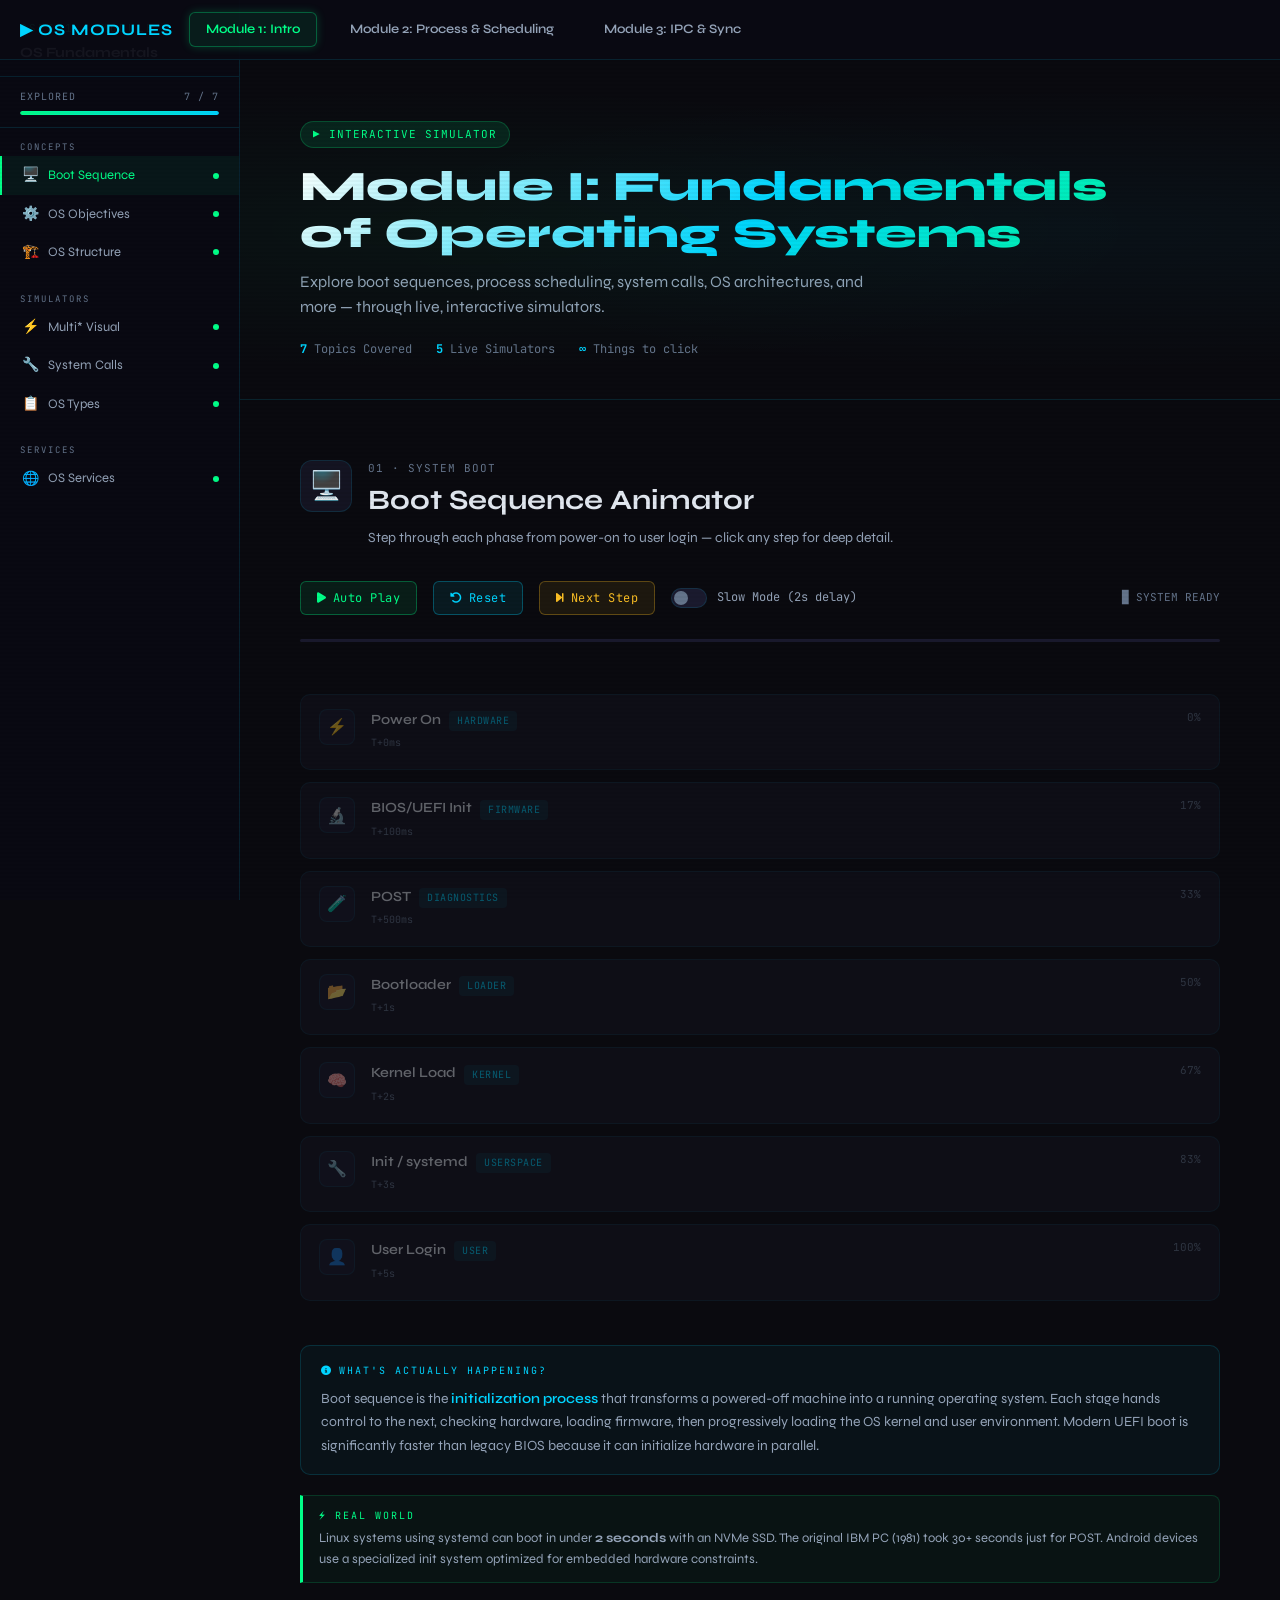
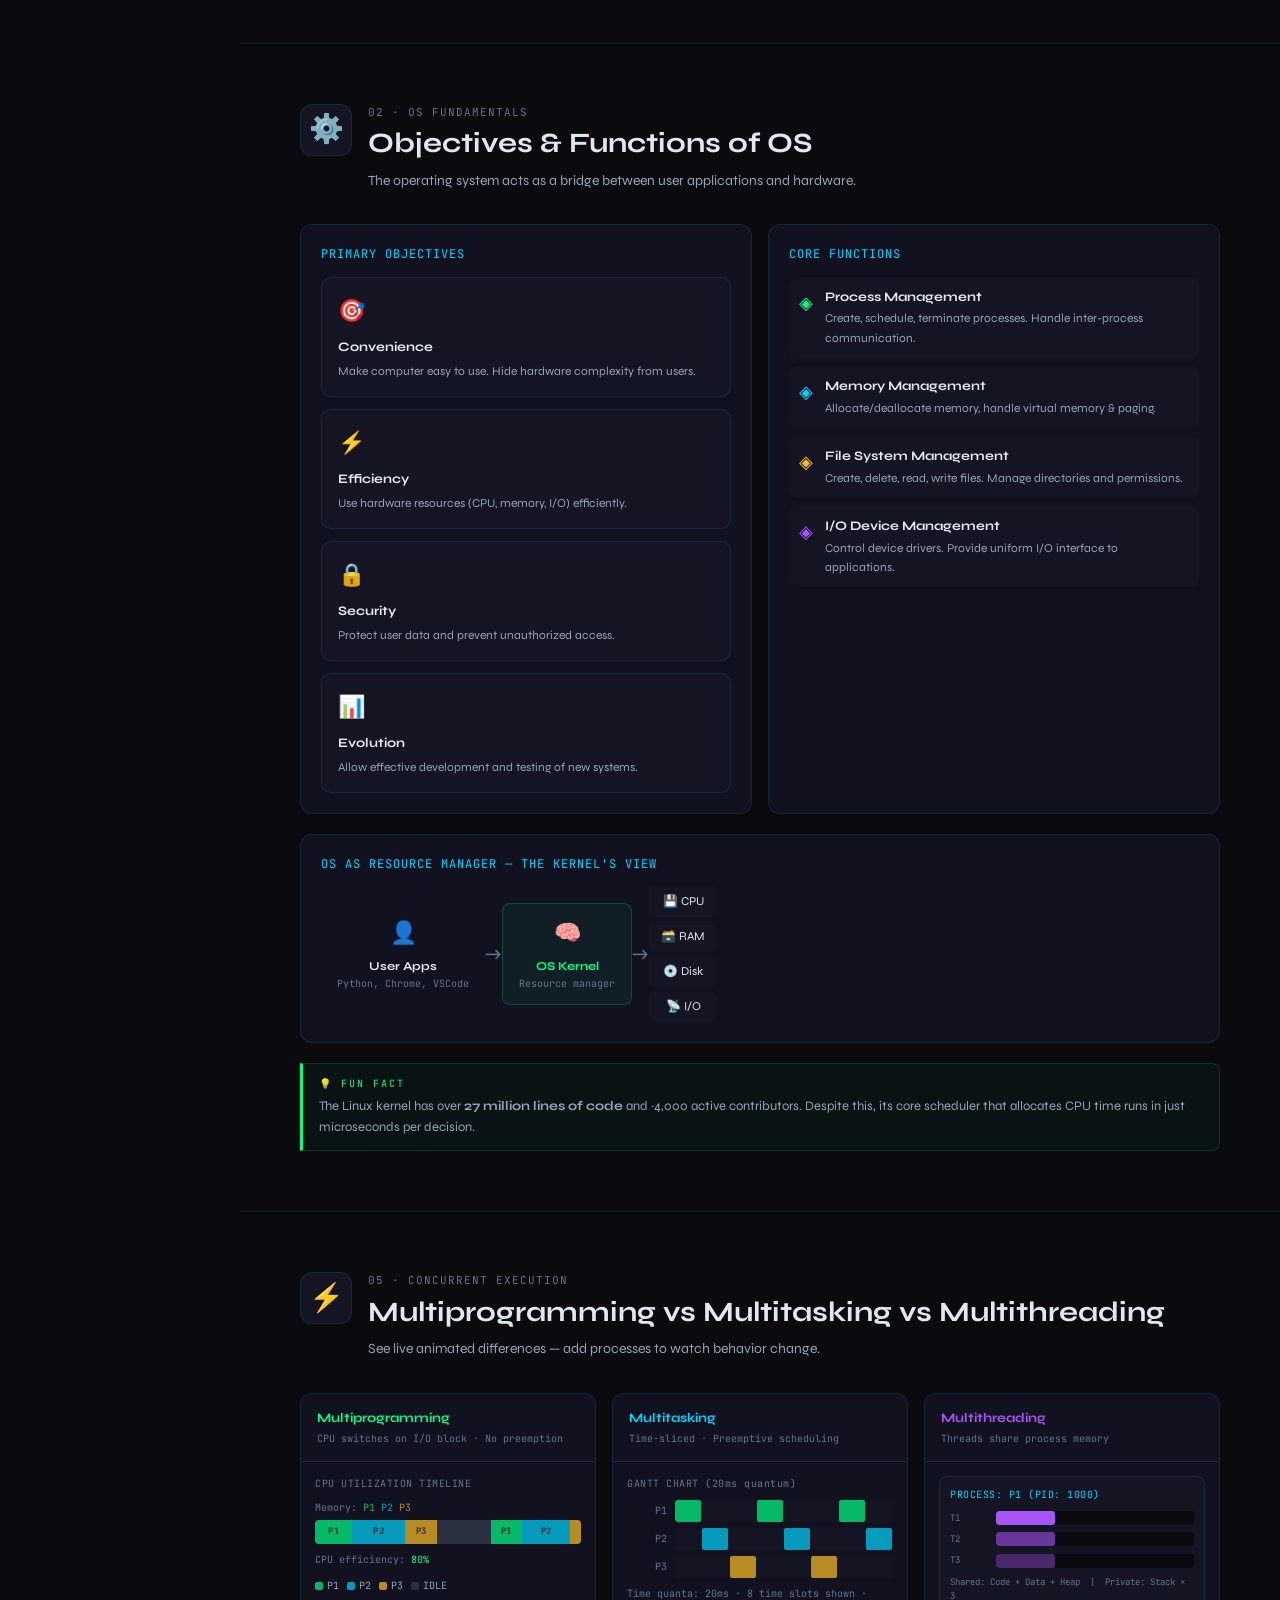
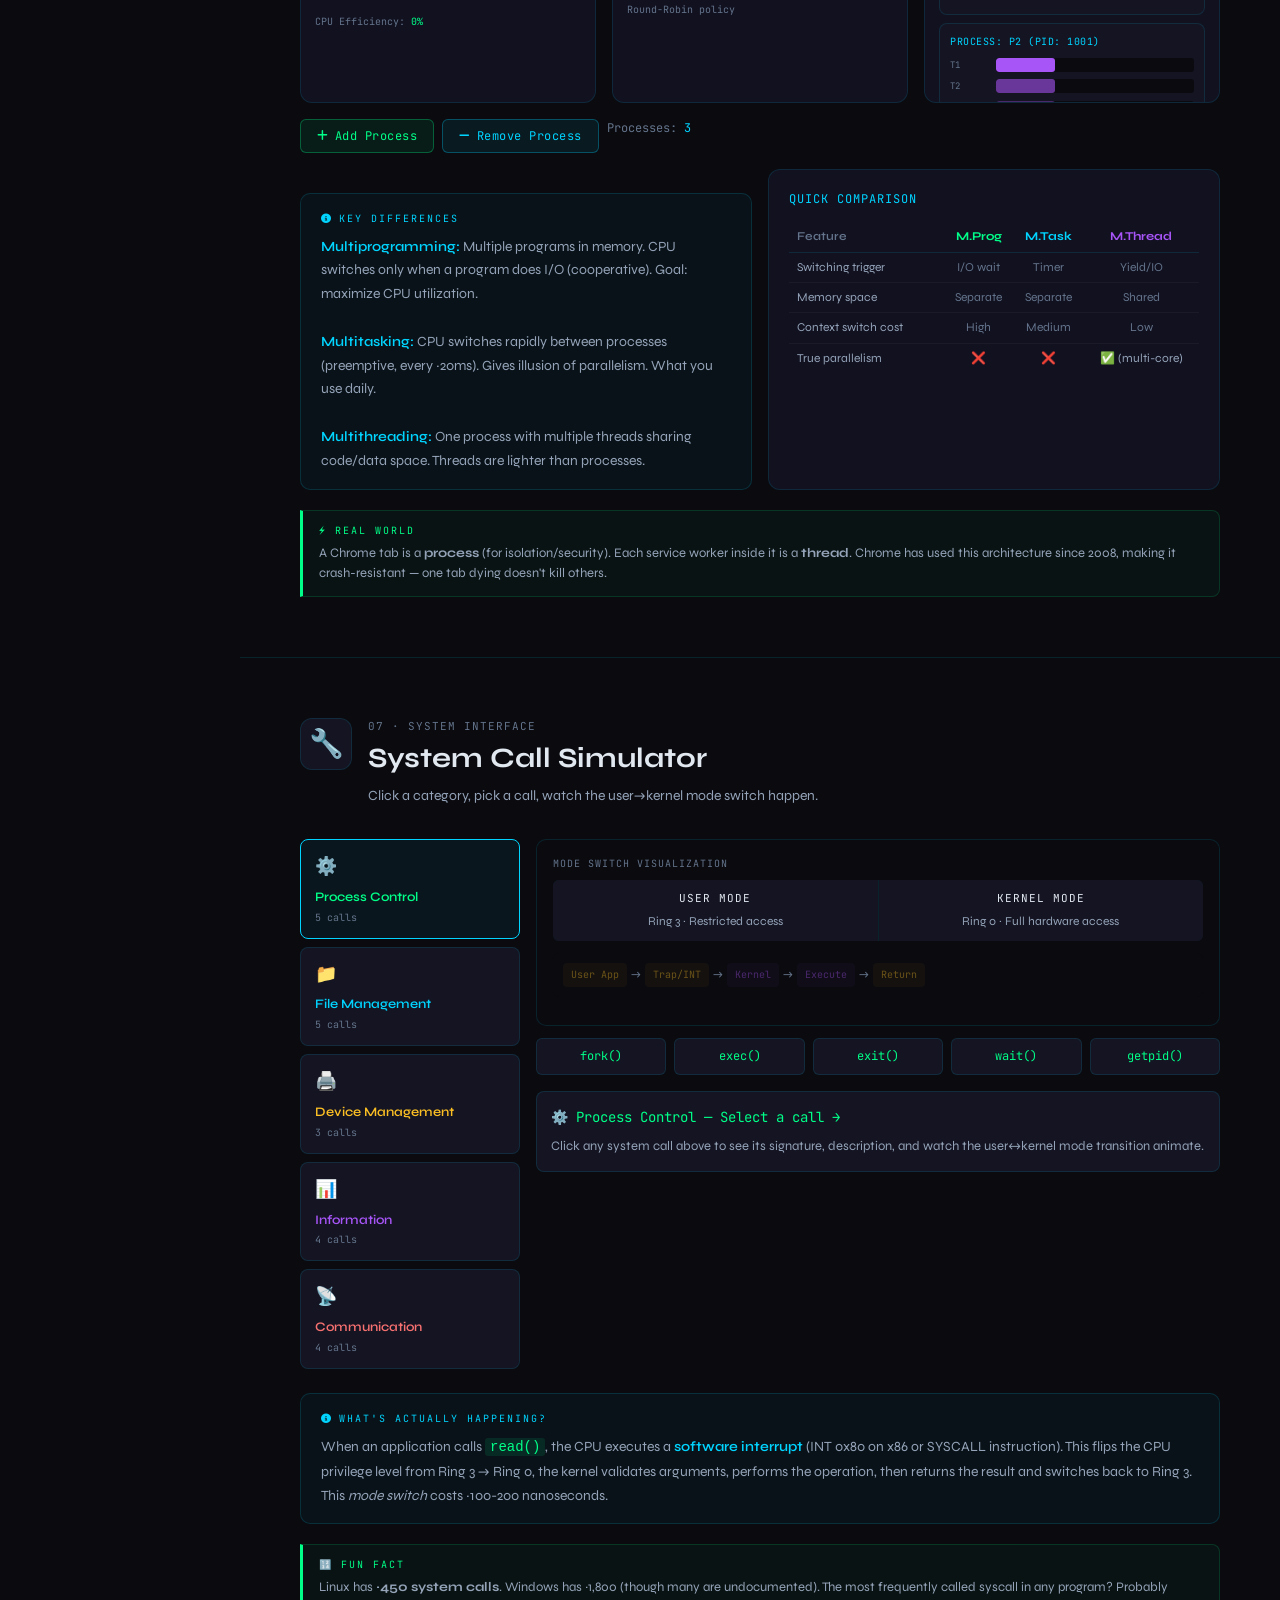
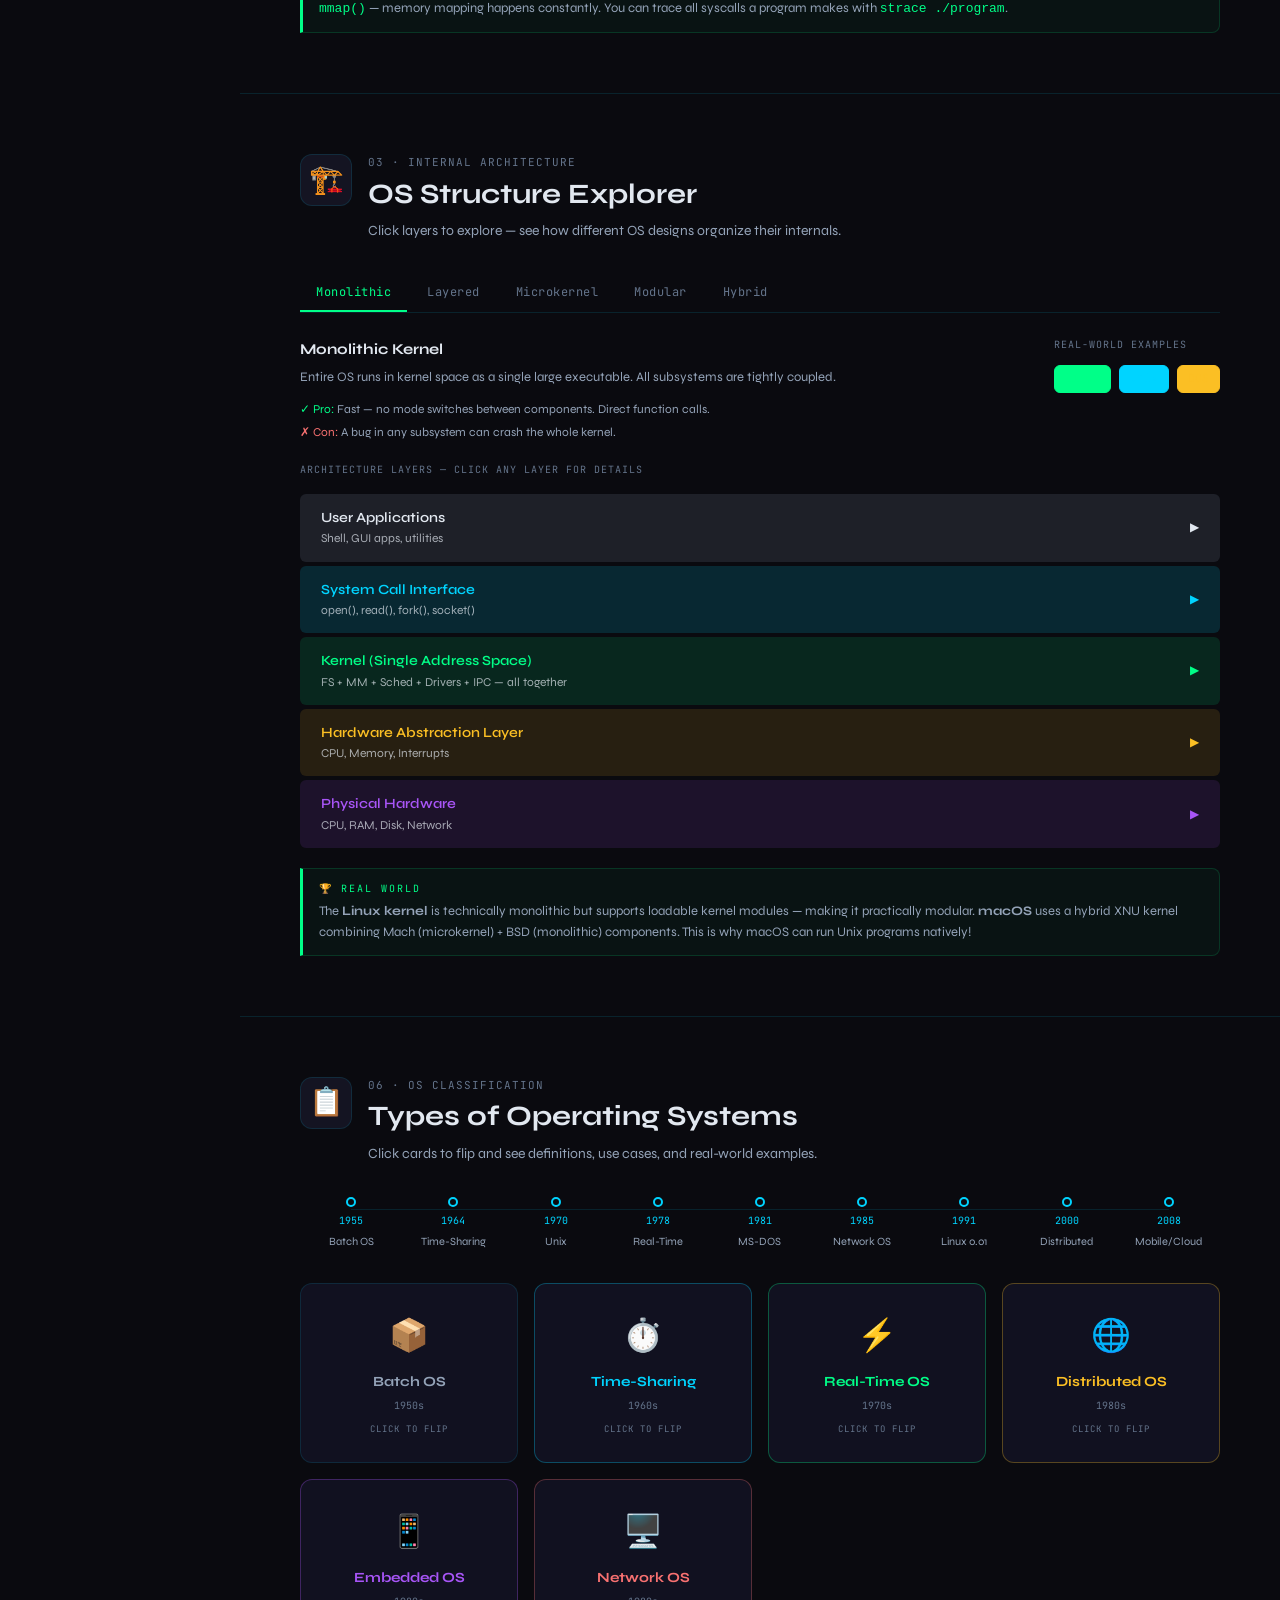
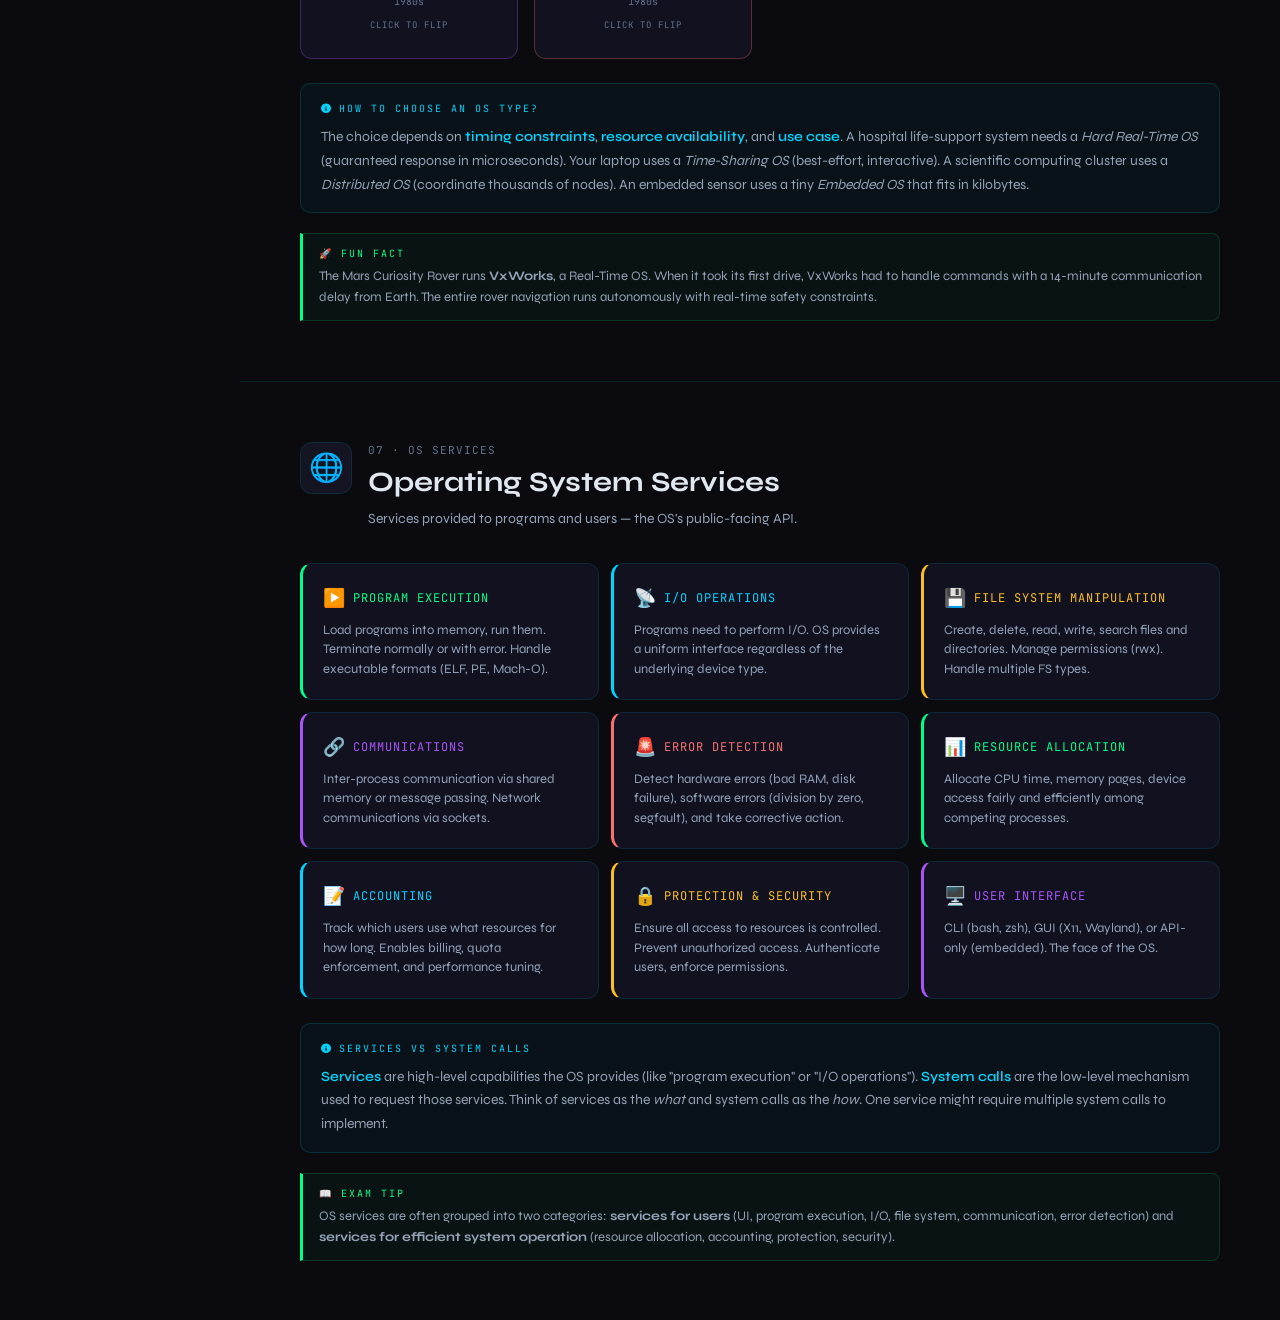
==== osmod1.html @ ba9f3887 "first commit" ====
<!DOCTYPE html>
<html lang="en">
<head>
<meta charset="UTF-8">
<meta name="viewport" content="width=device-width, initial-scale=1.0">
<title>OS Module I — Interactive Simulator</title>
<link rel="preconnect" href="https://fonts.googleapis.com">
<link rel="preconnect" href="https://fonts.gstatic.com" crossorigin>
<link href="https://fonts.googleapis.com/css2?family=JetBrains+Mono:wght@400;500;700&family=Syne:wght@400;600;700;800&display=swap" rel="stylesheet">
<link rel="stylesheet" href="https://cdnjs.cloudflare.com/ajax/libs/font-awesome/6.5.0/css/all.min.css">
<style>
:root {
  --bg: #0a0a0f;
  --bg2: #0f0f18;
  --bg3: #141422;
  --bg4: #1a1a2e;
  --panel: #111120;
  --border: rgba(0,212,255,0.12);
  --border2: rgba(0,255,136,0.15);
  --green: #00ff88;
  --cyan: #00d4ff;
  --purple: #a855f7;
  --amber: #fbbf24;
  --red: #f87171;
  --text: #e2e8f0;
  --text2: #94a3b8;
  --text3: #64748b;
  --mono: 'JetBrains Mono', monospace;
  --sans: 'Syne', sans-serif;
  --glow-green: 0 0 20px rgba(0,255,136,0.3);
  --glow-cyan: 0 0 20px rgba(0,212,255,0.3);
}

*, *::before, *::after { box-sizing: border-box; margin: 0; padding: 0; }

html { scroll-behavior: smooth; }

body {
  background: var(--bg);
  color: var(--text);
  font-family: var(--sans);
  font-size: 16px;
  line-height: 1.6;
  min-height: 100vh;
  overflow-x: hidden;
}

/* Scanline effect */
body::before {
  content: '';
  position: fixed;
  inset: 0;
  background: repeating-linear-gradient(0deg, transparent, transparent 2px, rgba(0,0,0,0.03) 2px, rgba(0,0,0,0.03) 4px);
  pointer-events: none;
  z-index: 1000;
}

/* ── SIDEBAR ── */
#sidebar {
  position: fixed;
  left: 0; top: 0;
  width: 240px;
  height: 100vh;
  background: rgba(10,10,20,0.95);
  border-right: 1px solid var(--border);
  backdrop-filter: blur(10px);
  z-index: 100;
  display: flex;
  flex-direction: column;
  overflow-y: auto;
  transition: transform 0.3s;
}

.sidebar-logo {
  padding: 20px 20px 12px;
  border-bottom: 1px solid var(--border);
}

.sidebar-logo .logo-text {
  font-family: var(--mono);
  font-size: 11px;
  color: var(--green);
  letter-spacing: 2px;
  text-transform: uppercase;
}

.sidebar-logo .logo-title {
  font-size: 14px;
  font-weight: 700;
  color: var(--text);
  margin-top: 4px;
}

.progress-bar-wrap {
  padding: 12px 20px;
  border-bottom: 1px solid var(--border);
}

.progress-label {
  font-family: var(--mono);
  font-size: 10px;
  color: var(--text3);
  letter-spacing: 1px;
  text-transform: uppercase;
  margin-bottom: 6px;
  display: flex;
  justify-content: space-between;
}

.progress-bar-bg {
  height: 4px;
  background: var(--bg4);
  border-radius: 2px;
  overflow: hidden;
}

.progress-bar-fill {
  height: 100%;
  background: linear-gradient(90deg, var(--green), var(--cyan));
  border-radius: 2px;
  transition: width 0.6s ease;
  width: 0%;
}

.nav-section {
  padding: 8px 0;
}

.nav-section-title {
  font-family: var(--mono);
  font-size: 9px;
  color: var(--text3);
  letter-spacing: 2px;
  text-transform: uppercase;
  padding: 4px 20px 2px;
}

.nav-item {
  display: flex;
  align-items: center;
  gap: 10px;
  padding: 8px 20px;
  font-size: 13px;
  color: var(--text2);
  cursor: pointer;
  border-left: 2px solid transparent;
  transition: all 0.2s;
  text-decoration: none;
}

.nav-item:hover {
  color: var(--cyan);
  background: rgba(0,212,255,0.05);
  border-left-color: var(--cyan);
}

.nav-item.active {
  color: var(--green);
  background: rgba(0,255,136,0.06);
  border-left-color: var(--green);
}

.nav-item .nav-icon {
  font-size: 14px;
  width: 16px;
  text-align: center;
}

.nav-item .nav-explored {
  margin-left: auto;
  width: 6px; height: 6px;
  border-radius: 50%;
  background: var(--green);
  display: none;
}

.nav-item.explored .nav-explored { display: block; }

/* ── MAIN ── */
#main {
  margin-left: 240px;
  min-height: 100vh;
}

/* ── HERO ── */
#hero {
  padding: 60px 60px 40px;
  border-bottom: 1px solid var(--border);
  position: relative;
  overflow: hidden;
}

.hero-bg {
  position: absolute;
  inset: 0;
  background: radial-gradient(ellipse at 20% 50%, rgba(0,255,136,0.04) 0%, transparent 60%),
              radial-gradient(ellipse at 80% 50%, rgba(0,212,255,0.04) 0%, transparent 60%);
  pointer-events: none;
}

.hero-badge {
  font-family: var(--mono);
  font-size: 11px;
  color: var(--green);
  background: rgba(0,255,136,0.1);
  border: 1px solid rgba(0,255,136,0.2);
  border-radius: 20px;
  padding: 4px 12px;
  display: inline-block;
  margin-bottom: 16px;
  letter-spacing: 1px;
}

.hero-title {
  font-size: 42px;
  font-weight: 800;
  line-height: 1.1;
  background: linear-gradient(135deg, #fff 0%, var(--cyan) 50%, var(--green) 100%);
  -webkit-background-clip: text;
  -webkit-text-fill-color: transparent;
  background-clip: text;
  margin-bottom: 12px;
}

.hero-sub {
  font-size: 16px;
  color: var(--text2);
  max-width: 600px;
  margin-bottom: 20px;
}

.hero-stats {
  display: flex;
  gap: 24px;
  flex-wrap: wrap;
}

.hero-stat {
  font-family: var(--mono);
  font-size: 12px;
  color: var(--text3);
}

.hero-stat span {
  color: var(--cyan);
  font-weight: 700;
}

/* ── SECTIONS ── */
.section {
  padding: 60px;
  border-bottom: 1px solid var(--border);
  position: relative;
}

.section-header {
  display: flex;
  align-items: flex-start;
  gap: 16px;
  margin-bottom: 32px;
}

.section-icon {
  font-size: 28px;
  width: 52px; height: 52px;
  display: flex;
  align-items: center;
  justify-content: center;
  background: var(--bg3);
  border: 1px solid var(--border);
  border-radius: 12px;
  flex-shrink: 0;
}

.section-title {
  font-size: 28px;
  font-weight: 700;
  color: var(--text);
  margin-bottom: 4px;
}

.section-desc {
  font-size: 14px;
  color: var(--text2);
}

.section-num {
  font-family: var(--mono);
  font-size: 11px;
  color: var(--text3);
  letter-spacing: 1px;
  text-transform: uppercase;
}

/* ── CARDS ── */
.card {
  background: var(--panel);
  border: 1px solid var(--border);
  border-radius: 12px;
  padding: 20px;
}

.card-title {
  font-family: var(--mono);
  font-size: 12px;
  color: var(--cyan);
  letter-spacing: 1px;
  text-transform: uppercase;
  margin-bottom: 12px;
}

/* ── INFO BOX ── */
.info-box {
  background: rgba(0,212,255,0.04);
  border: 1px solid rgba(0,212,255,0.15);
  border-radius: 10px;
  padding: 16px 20px;
  margin-top: 24px;
  font-size: 14px;
  color: var(--text2);
  line-height: 1.7;
}

.info-box strong {
  color: var(--cyan);
  font-weight: 600;
}

.info-box-title {
  font-family: var(--mono);
  font-size: 10px;
  color: var(--cyan);
  letter-spacing: 2px;
  text-transform: uppercase;
  margin-bottom: 8px;
  display: flex;
  align-items: center;
  gap: 6px;
}

/* ── FUN FACT ── */
.fun-fact {
  background: rgba(0,255,136,0.04);
  border: 1px solid rgba(0,255,136,0.15);
  border-left: 3px solid var(--green);
  border-radius: 0 8px 8px 0;
  padding: 12px 16px;
  margin-top: 20px;
  font-size: 13px;
  color: var(--text2);
}

.fun-fact-label {
  font-family: var(--mono);
  font-size: 10px;
  color: var(--green);
  letter-spacing: 2px;
  text-transform: uppercase;
  margin-bottom: 4px;
}

/* ── BTN ── */
.btn {
  font-family: var(--mono);
  font-size: 12px;
  padding: 8px 16px;
  border-radius: 6px;
  border: 1px solid;
  cursor: pointer;
  transition: all 0.2s;
  letter-spacing: 0.5px;
}

.btn-green {
  color: var(--green);
  border-color: rgba(0,255,136,0.3);
  background: rgba(0,255,136,0.08);
}
.btn-green:hover {
  background: rgba(0,255,136,0.15);
  box-shadow: var(--glow-green);
}

.btn-cyan {
  color: var(--cyan);
  border-color: rgba(0,212,255,0.3);
  background: rgba(0,212,255,0.08);
}
.btn-cyan:hover {
  background: rgba(0,212,255,0.15);
  box-shadow: var(--glow-cyan);
}

.btn-amber {
  color: var(--amber);
  border-color: rgba(251,191,36,0.3);
  background: rgba(251,191,36,0.08);
}
.btn-amber:hover { background: rgba(251,191,36,0.15); }

/* ── TAG ── */
.tag {
  font-family: var(--mono);
  font-size: 10px;
  padding: 2px 8px;
  border-radius: 4px;
  letter-spacing: 0.5px;
}
.tag-green { color: var(--green); background: rgba(0,255,136,0.1); }
.tag-cyan  { color: var(--cyan); background: rgba(0,212,255,0.1); }
.tag-amber { color: var(--amber); background: rgba(251,191,36,0.1); }
.tag-red   { color: var(--red); background: rgba(248,113,113,0.1); }
.tag-purple{ color: var(--purple); background: rgba(168,85,247,0.1); }

/* ── TOGGLE ── */
.toggle-wrap {
  display: flex;
  align-items: center;
  gap: 10px;
  font-family: var(--mono);
  font-size: 12px;
  color: var(--text2);
  cursor: pointer;
  user-select: none;
}

.toggle {
  width: 36px; height: 20px;
  background: var(--bg4);
  border: 1px solid var(--border);
  border-radius: 10px;
  position: relative;
  transition: background 0.2s;
}

.toggle::after {
  content: '';
  position: absolute;
  left: 2px; top: 2px;
  width: 14px; height: 14px;
  border-radius: 50%;
  background: var(--text3);
  transition: all 0.2s;
}

.toggle.on {
  background: rgba(0,255,136,0.2);
  border-color: var(--green);
}
.toggle.on::after {
  left: 18px;
  background: var(--green);
}

/* ── GRID ── */
.grid-2 { display: grid; grid-template-columns: 1fr 1fr; gap: 16px; }
.grid-3 { display: grid; grid-template-columns: 1fr 1fr 1fr; gap: 16px; }

/* ── TABS ── */
.tabs {
  display: flex;
  gap: 4px;
  border-bottom: 1px solid var(--border);
  margin-bottom: 24px;
  overflow-x: auto;
}

.tab {
  font-family: var(--mono);
  font-size: 12px;
  padding: 8px 16px;
  border-bottom: 2px solid transparent;
  color: var(--text3);
  cursor: pointer;
  transition: all 0.2s;
  white-space: nowrap;
  letter-spacing: 0.5px;
}

.tab:hover { color: var(--text2); }
.tab.active { color: var(--green); border-bottom-color: var(--green); }

/* ─────────────────────────────────────────
   1. BOOT SEQUENCE
───────────────────────────────────────── */
#boot-timeline {
  position: relative;
  padding: 20px 0;
}

.boot-progress-bar {
  height: 3px;
  background: var(--bg4);
  border-radius: 2px;
  margin-bottom: 32px;
  overflow: hidden;
}

.boot-progress-fill {
  height: 100%;
  background: linear-gradient(90deg, var(--green), var(--cyan));
  border-radius: 2px;
  width: 0%;
  transition: width 0.5s ease;
}

.boot-steps {
  display: flex;
  flex-direction: column;
  gap: 12px;
}

.boot-step {
  display: flex;
  align-items: flex-start;
  gap: 16px;
  padding: 14px 18px;
  background: var(--bg3);
  border: 1px solid var(--border);
  border-radius: 10px;
  cursor: pointer;
  transition: all 0.3s;
  opacity: 0.4;
}

.boot-step:hover { border-color: rgba(0,212,255,0.3); opacity: 0.7; }
.boot-step.active {
  opacity: 1;
  border-color: var(--cyan);
  background: rgba(0,212,255,0.06);
  box-shadow: var(--glow-cyan);
}
.boot-step.done {
  opacity: 0.8;
  border-color: rgba(0,255,136,0.25);
}

.boot-step-icon {
  width: 36px; height: 36px;
  border-radius: 8px;
  background: var(--bg4);
  border: 1px solid var(--border);
  display: flex;
  align-items: center;
  justify-content: center;
  font-size: 16px;
  flex-shrink: 0;
  transition: all 0.3s;
}

.boot-step.active .boot-step-icon {
  background: rgba(0,212,255,0.15);
  border-color: var(--cyan);
}

.boot-step.done .boot-step-icon {
  background: rgba(0,255,136,0.1);
  border-color: var(--green);
}

.boot-step-name {
  font-weight: 600;
  font-size: 14px;
  color: var(--text);
  margin-bottom: 2px;
}

.boot-step-time {
  font-family: var(--mono);
  font-size: 10px;
  color: var(--text3);
  margin-bottom: 4px;
}

.boot-step-desc {
  font-size: 13px;
  color: var(--text2);
  line-height: 1.5;
  display: none;
}

.boot-step.active .boot-step-desc,
.boot-step.done .boot-step-desc { display: block; }

.boot-step-detail {
  margin-top: 8px;
  font-family: var(--mono);
  font-size: 11px;
  color: var(--green);
  background: var(--bg);
  border: 1px solid rgba(0,255,136,0.1);
  border-radius: 6px;
  padding: 8px 12px;
  line-height: 1.8;
  display: none;
}

.boot-step.active .boot-step-detail { display: block; }

.boot-controls {
  display: flex;
  align-items: center;
  gap: 16px;
  margin-bottom: 24px;
  flex-wrap: wrap;
}

.boot-status {
  font-family: var(--mono);
  font-size: 11px;
  color: var(--text3);
  margin-left: auto;
}

.boot-status .blink {
  animation: blink 1s step-end infinite;
}

@keyframes blink {
  0%,100%{opacity:1} 50%{opacity:0}
}

/* ─────────────────────────────────────────
   2. MULTI PANELS
───────────────────────────────────────── */
.multi-grid {
  display: grid;
  grid-template-columns: 1fr 1fr 1fr;
  gap: 16px;
}

.multi-panel {
  background: var(--panel);
  border: 1px solid var(--border);
  border-radius: 12px;
  overflow: hidden;
}

.multi-panel-header {
  padding: 14px 16px;
  border-bottom: 1px solid var(--border);
}

.multi-panel-title {
  font-size: 13px;
  font-weight: 700;
  margin-bottom: 2px;
}

.multi-panel-sub {
  font-family: var(--mono);
  font-size: 10px;
  color: var(--text3);
}

.multi-panel-body {
  padding: 14px;
  height: 240px;
  position: relative;
  overflow: hidden;
}

/* Multiprogramming */
.mp-cpu-bar {
  height: 24px;
  background: var(--bg3);
  border-radius: 4px;
  margin-bottom: 8px;
  overflow: hidden;
  position: relative;
  display: flex;
}

.mp-seg {
  height: 100%;
  display: flex;
  align-items: center;
  justify-content: center;
  font-family: var(--mono);
  font-size: 9px;
  font-weight: 700;
  letter-spacing: 0.5px;
  transition: width 0.3s;
}

.mp-legend {
  display: flex;
  gap: 8px;
  flex-wrap: wrap;
  margin-top: 10px;
}

.mp-legend-item {
  display: flex;
  align-items: center;
  gap: 4px;
  font-family: var(--mono);
  font-size: 10px;
  color: var(--text2);
}

.mp-legend-dot {
  width: 8px; height: 8px;
  border-radius: 2px;
}

/* Gantt chart for multitasking */
.gantt-row {
  display: flex;
  align-items: center;
  gap: 8px;
  margin-bottom: 6px;
  height: 22px;
}

.gantt-label {
  font-family: var(--mono);
  font-size: 10px;
  color: var(--text3);
  width: 40px;
  flex-shrink: 0;
  text-align: right;
}

.gantt-track {
  flex: 1;
  height: 100%;
  background: var(--bg3);
  border-radius: 3px;
  position: relative;
  overflow: hidden;
}

.gantt-block {
  position: absolute;
  height: 100%;
  border-radius: 2px;
  transition: all 0.3s;
}

/* Multithreading */
.thread-process {
  background: var(--bg3);
  border: 1px solid var(--border);
  border-radius: 8px;
  padding: 10px;
  margin-bottom: 8px;
}

.thread-process-label {
  font-family: var(--mono);
  font-size: 10px;
  color: var(--cyan);
  margin-bottom: 8px;
  letter-spacing: 0.5px;
}

.thread-lanes {
  display: flex;
  flex-direction: column;
  gap: 4px;
}

.thread-lane {
  height: 14px;
  background: var(--bg);
  border-radius: 3px;
  overflow: hidden;
  position: relative;
}

.thread-pulse {
  position: absolute;
  height: 100%;
  border-radius: 3px;
  width: 30%;
  animation: threadPulse 2s ease-in-out infinite;
}

@keyframes threadPulse {
  0%   { left: -30%; opacity: 0; }
  20%  { opacity: 1; }
  80%  { opacity: 1; }
  100% { left: 100%; opacity: 0; }
}

.multi-controls {
  display: flex;
  gap: 8px;
  margin-top: 16px;
  flex-wrap: wrap;
}

/* ─────────────────────────────────────────
   3. SYSTEM CALL SIMULATOR
───────────────────────────────────────── */
.syscall-layout {
  display: grid;
  grid-template-columns: 220px 1fr;
  gap: 16px;
}

.syscall-cats {
  display: flex;
  flex-direction: column;
  gap: 8px;
}

.syscall-cat {
  padding: 12px 14px;
  background: var(--bg3);
  border: 1px solid var(--border);
  border-radius: 8px;
  cursor: pointer;
  transition: all 0.2s;
}

.syscall-cat:hover {
  border-color: rgba(0,212,255,0.3);
}

.syscall-cat.active {
  border-color: var(--cyan);
  background: rgba(0,212,255,0.06);
}

.syscall-cat-name {
  font-size: 13px;
  font-weight: 600;
  margin-bottom: 2px;
}

.syscall-cat-icon {
  font-size: 18px;
  margin-bottom: 6px;
}

.syscall-cat-count {
  font-family: var(--mono);
  font-size: 10px;
  color: var(--text3);
}

.syscall-main {}

.syscall-calls-grid {
  display: grid;
  grid-template-columns: repeat(auto-fill, minmax(120px, 1fr));
  gap: 8px;
  margin-bottom: 16px;
}

.syscall-chip {
  padding: 8px 12px;
  background: var(--bg3);
  border: 1px solid var(--border);
  border-radius: 6px;
  font-family: var(--mono);
  font-size: 12px;
  color: var(--green);
  cursor: pointer;
  transition: all 0.2s;
  text-align: center;
}

.syscall-chip:hover {
  background: rgba(0,255,136,0.08);
  border-color: rgba(0,255,136,0.3);
  box-shadow: var(--glow-green);
}

.syscall-chip.active {
  background: rgba(0,255,136,0.12);
  border-color: var(--green);
}

/* Mode switch animation */
.mode-switch {
  background: var(--bg);
  border: 1px solid var(--border);
  border-radius: 10px;
  padding: 16px;
  position: relative;
  overflow: hidden;
}

.mode-layers {
  display: grid;
  grid-template-columns: 1fr 1fr;
  gap: 1px;
  background: var(--border);
  border-radius: 6px;
  overflow: hidden;
  margin-bottom: 12px;
}

.mode-layer {
  padding: 10px 14px;
  text-align: center;
  transition: all 0.4s;
}

.mode-layer-user {
  background: var(--bg3);
}

.mode-layer-kernel {
  background: var(--bg3);
}

.mode-layer.highlighted-user {
  background: rgba(251,191,36,0.15);
}

.mode-layer.highlighted-kernel {
  background: rgba(168,85,247,0.15);
}

.mode-label {
  font-family: var(--mono);
  font-size: 11px;
  letter-spacing: 1px;
  text-transform: uppercase;
  margin-bottom: 4px;
}

.mode-user .mode-label { color: var(--amber); }
.mode-kernel .mode-label { color: var(--purple); }

.mode-desc {
  font-size: 12px;
  color: var(--text2);
}

.syscall-flow {
  display: flex;
  align-items: center;
  gap: 4px;
  flex-wrap: wrap;
  margin: 12px 0;
  padding: 10px;
  background: var(--bg);
  border-radius: 6px;
}

.flow-step {
  font-family: var(--mono);
  font-size: 10px;
  padding: 4px 8px;
  border-radius: 4px;
  opacity: 0.4;
  transition: opacity 0.3s, background 0.3s;
  white-space: nowrap;
}

.flow-step.lit { opacity: 1; }
.flow-step.user-step { color: var(--amber); background: rgba(251,191,36,0.1); }
.flow-step.kernel-step { color: var(--purple); background: rgba(168,85,247,0.1); }
.flow-arrow { color: var(--text3); font-size: 12px; }

.syscall-desc-box {
  background: var(--bg3);
  border: 1px solid var(--border);
  border-radius: 8px;
  padding: 14px;
}

.syscall-desc-name {
  font-family: var(--mono);
  font-size: 14px;
  color: var(--green);
  margin-bottom: 4px;
}

.syscall-desc-sig {
  font-family: var(--mono);
  font-size: 11px;
  color: var(--text3);
  margin-bottom: 8px;
}

.syscall-desc-text {
  font-size: 13px;
  color: var(--text2);
  line-height: 1.6;
}

/* ─────────────────────────────────────────
   4. OS STRUCTURE EXPLORER
───────────────────────────────────────── */
.structure-tab-content {
  display: none;
}
.structure-tab-content.active { display: block; }

.layer-diagram {
  display: flex;
  flex-direction: column;
  gap: 4px;
  margin: 16px 0;
}

.layer-item {
  padding: 12px 20px;
  border-radius: 6px;
  cursor: pointer;
  transition: all 0.2s;
  display: flex;
  align-items: center;
  justify-content: space-between;
  border: 1px solid transparent;
}

.layer-item:hover {
  filter: brightness(1.2);
  border-color: rgba(255,255,255,0.1);
}

.layer-item.selected {
  border-color: rgba(255,255,255,0.2);
  filter: brightness(1.3);
}

.layer-name {
  font-weight: 600;
  font-size: 14px;
}

.layer-sub {
  font-size: 12px;
  opacity: 0.7;
}

.layer-tooltip {
  margin-top: 12px;
  padding: 12px 16px;
  background: var(--bg);
  border: 1px solid var(--border);
  border-radius: 8px;
  font-size: 13px;
  color: var(--text2);
  line-height: 1.6;
  display: none;
}

.layer-tooltip.show { display: block; }

.os-example-chips {
  display: flex;
  gap: 8px;
  flex-wrap: wrap;
  margin-top: 12px;
}

.os-chip {
  font-family: var(--mono);
  font-size: 11px;
  padding: 4px 10px;
  border-radius: 6px;
  border: 1px solid;
}

/* ─────────────────────────────────────────
   5. OS TYPES
───────────────────────────────────────── */
.os-types-grid {
  display: grid;
  grid-template-columns: repeat(auto-fill, minmax(200px, 1fr));
  gap: 16px;
}

.os-type-card {
  perspective: 1000px;
  height: 180px;
  cursor: pointer;
}

.os-type-inner {
  width: 100%; height: 100%;
  position: relative;
  transform-style: preserve-3d;
  transition: transform 0.6s cubic-bezier(0.4, 0, 0.2, 1);
}

.os-type-card.flipped .os-type-inner {
  transform: rotateY(180deg);
}

.os-type-front, .os-type-back {
  position: absolute;
  inset: 0;
  border-radius: 12px;
  padding: 20px;
  backface-visibility: hidden;
  border: 1px solid var(--border);
}

.os-type-front {
  background: var(--panel);
  display: flex;
  flex-direction: column;
  align-items: center;
  justify-content: center;
  text-align: center;
}

.os-type-back {
  background: var(--bg3);
  transform: rotateY(180deg);
}

.os-type-emoji { font-size: 32px; margin-bottom: 10px; }

.os-type-name {
  font-size: 14px;
  font-weight: 700;
  margin-bottom: 4px;
}

.os-type-year {
  font-family: var(--mono);
  font-size: 10px;
  color: var(--text3);
}

.os-type-flip-hint {
  font-family: var(--mono);
  font-size: 9px;
  color: var(--text3);
  margin-top: 8px;
  letter-spacing: 1px;
}

.os-type-back-title {
  font-size: 12px;
  font-weight: 700;
  margin-bottom: 8px;
}

.os-type-back-def {
  font-size: 12px;
  color: var(--text2);
  line-height: 1.5;
  margin-bottom: 8px;
}

.os-type-back-eg {
  font-family: var(--mono);
  font-size: 10px;
  color: var(--text3);
}

/* Timeline */
.timeline {
  display: flex;
  align-items: flex-start;
  gap: 0;
  margin: 24px 0;
  overflow-x: auto;
  padding-bottom: 8px;
}

.timeline-item {
  flex: 1;
  min-width: 100px;
  text-align: center;
  position: relative;
}

.timeline-item::after {
  content: '';
  position: absolute;
  top: 12px;
  left: 50%;
  right: -50%;
  height: 1px;
  background: var(--border);
}
.timeline-item:last-child::after { display: none; }

.timeline-dot {
  width: 10px; height: 10px;
  border-radius: 50%;
  border: 2px solid var(--cyan);
  background: var(--bg);
  margin: 0 auto 6px;
  position: relative;
  z-index: 1;
}

.timeline-year {
  font-family: var(--mono);
  font-size: 10px;
  color: var(--cyan);
  margin-bottom: 4px;
}

.timeline-label {
  font-size: 11px;
  color: var(--text2);
}

/* ─────────────────────────────────────────
   OS OBJECTIVES SECTION
───────────────────────────────────────── */
.objectives-grid {
  display: grid;
  grid-template-columns: repeat(auto-fill, minmax(220px, 1fr));
  gap: 12px;
}

.objective-card {
  padding: 16px;
  background: var(--bg3);
  border: 1px solid var(--border);
  border-radius: 10px;
  transition: all 0.2s;
}

.objective-card:hover {
  border-color: rgba(0,212,255,0.25);
  background: rgba(0,212,255,0.03);
}

.objective-icon { font-size: 22px; margin-bottom: 8px; }

.objective-title {
  font-size: 13px;
  font-weight: 700;
  margin-bottom: 4px;
}

.objective-desc {
  font-size: 12px;
  color: var(--text2);
  line-height: 1.5;
}

/* ── MOBILE ── */
#menu-toggle {
  display: none;
  position: fixed;
  top: 16px; right: 16px;
  z-index: 200;
  background: var(--bg3);
  border: 1px solid var(--border);
  border-radius: 8px;
  width: 40px; height: 40px;
  cursor: pointer;
  align-items: center;
  justify-content: center;
  font-size: 18px;
  color: var(--text);
}

@media (max-width: 900px) {
  #sidebar {
    transform: translateX(-100%);
  }
  #sidebar.open {
    transform: translateX(0);
  }
  #main {
    margin-left: 0;
  }
  #menu-toggle {
    display: flex;
  }
  .section {
    padding: 40px 20px;
  }
  #hero {
    padding: 60px 20px 30px;
  }
  .hero-title {
    font-size: 28px;
  }
  .multi-grid {
    grid-template-columns: 1fr;
  }
  .syscall-layout {
    grid-template-columns: 1fr;
  }
  .grid-2, .grid-3 {
    grid-template-columns: 1fr;
  }
}

/* ── SCROLLBAR ── */
::-webkit-scrollbar { width: 6px; height: 6px; }
::-webkit-scrollbar-track { background: var(--bg); }
::-webkit-scrollbar-thumb { background: var(--bg4); border-radius: 3px; }
::-webkit-scrollbar-thumb:hover { background: var(--border); }

/* ── TOOLTIP ── */
.tooltip-trigger { position: relative; cursor: help; }
.tooltip-bubble {
  position: absolute;
  bottom: calc(100% + 8px);
  left: 50%;
  transform: translateX(-50%);
  background: var(--bg3);
  border: 1px solid var(--border);
  border-radius: 6px;
  padding: 8px 12px;
  font-size: 12px;
  color: var(--text2);
  white-space: nowrap;
  pointer-events: none;
  opacity: 0;
  transition: opacity 0.2s;
  z-index: 50;
}
.tooltip-trigger:hover .tooltip-bubble { opacity: 1; }

/* animation helpers */
@keyframes fadeIn { from{opacity:0;transform:translateY(4px)} to{opacity:1;transform:translateY(0)} }
.fade-in { animation: fadeIn 0.3s ease forwards; }

@keyframes pulse-green {
  0%,100% { box-shadow: 0 0 0 0 rgba(0,255,136,0); }
  50% { box-shadow: 0 0 0 6px rgba(0,255,136,0.1); }
}
.pulse-green { animation: pulse-green 2s ease-in-out infinite; }
</style>
</head>
<body>
  <!-- GLOBAL OS MODULES NAV BAR -->
  <div style="background: rgba(10,10,20,0.95); border-bottom: 1px solid rgba(0,212,255,0.12); padding: 12px 20px; display: flex; gap: 16px; align-items: center; font-family: 'Syne', sans-serif; width: 100%; z-index: 10000; position: relative; box-sizing: border-box;">
    <span style="color: #00d4ff; font-weight: 700; font-size: 16px; letter-spacing: 1px;">▶ OS MODULES</span>
    <a href="osmod1.html" style="text-decoration: none; padding: 6px 16px; border-radius: 6px; font-size: 13px; font-weight: 600; color: #00ff88; background: rgba(0,255,136,0.08); border: 1px solid rgba(0,255,136,0.3); box-shadow: 0 0 10px rgba(0,255,136,0.2);">Module 1: Intro</a>
    <a href="osmod2.html" style="text-decoration: none; padding: 6px 16px; border-radius: 6px; font-size: 13px; font-weight: 600; color: #94a3b8; background: transparent; border: 1px solid transparent;">Module 2: Process & Scheduling</a>
    <a href="index.html" style="text-decoration: none; padding: 6px 16px; border-radius: 6px; font-size: 13px; font-weight: 600; color: #94a3b8; background: transparent; border: 1px solid transparent;">Module 3: IPC & Sync</a>
  </div>

<button id="menu-toggle" onclick="toggleSidebar()">☰</button>

<!-- SIDEBAR -->
<nav id="sidebar">
  <div class="sidebar-logo">
    <div class="logo-text">CSE301 · Module I</div>
    <div class="logo-title">OS Fundamentals</div>
  </div>
  <div class="progress-bar-wrap">
    <div class="progress-label">
      <span>Explored</span>
      <span id="progress-count">0 / 7</span>
    </div>
    <div class="progress-bar-bg">
      <div class="progress-bar-fill" id="main-progress"></div>
    </div>
  </div>
  <div class="nav-section">
    <div class="nav-section-title">Concepts</div>
    <a class="nav-item" href="#section-boot"><span class="nav-icon">🖥️</span> Boot Sequence <span class="nav-explored"></span></a>
    <a class="nav-item" href="#section-objectives"><span class="nav-icon">⚙️</span> OS Objectives <span class="nav-explored"></span></a>
    <a class="nav-item" href="#section-structure"><span class="nav-icon">🏗️</span> OS Structure <span class="nav-explored"></span></a>
  </div>
  <div class="nav-section">
    <div class="nav-section-title">Simulators</div>
    <a class="nav-item" href="#section-multi"><span class="nav-icon">⚡</span> Multi* Visual <span class="nav-explored"></span></a>
    <a class="nav-item" href="#section-syscall"><span class="nav-icon">🔧</span> System Calls <span class="nav-explored"></span></a>
    <a class="nav-item" href="#section-types"><span class="nav-icon">📋</span> OS Types <span class="nav-explored"></span></a>
  </div>
  <div class="nav-section">
    <div class="nav-section-title">Services</div>
    <a class="nav-item" href="#section-services"><span class="nav-icon">🌐</span> OS Services <span class="nav-explored"></span></a>
  </div>
</nav>

<!-- MAIN -->
<div id="main">

<!-- HERO -->
<section id="hero">
  <div class="hero-bg"></div>
  <div class="hero-badge">▶ INTERACTIVE SIMULATOR</div>
  <h1 class="hero-title">Module I: Fundamentals<br>of Operating Systems</h1>
  <p class="hero-sub">Explore boot sequences, process scheduling, system calls, OS architectures, and more — through live, interactive simulators.</p>
  <div class="hero-stats">
    <div class="hero-stat"><span>7</span> Topics Covered</div>
    <div class="hero-stat"><span>5</span> Live Simulators</div>
    <div class="hero-stat"><span>∞</span> Things to click</div>
  </div>
</section>

<!-- ═══════════════════════════════════════
     SECTION 1: BOOT SEQUENCE
════════════════════════════════════════ -->
<section class="section" id="section-boot" data-section="0">
  <div class="section-header">
    <div class="section-icon">🖥️</div>
    <div>
      <div class="section-num">01 · System Boot</div>
      <h2 class="section-title">Boot Sequence Animator</h2>
      <p class="section-desc">Step through each phase from power-on to user login — click any step for deep detail.</p>
    </div>
  </div>

  <div class="boot-controls">
    <button class="btn btn-green" onclick="bootAutoPlay()"><i class="fa fa-play" style="margin-right:6px"></i>Auto Play</button>
    <button class="btn btn-cyan" onclick="bootReset()"><i class="fa fa-rotate-left" style="margin-right:6px"></i>Reset</button>
    <button class="btn btn-amber" onclick="bootNext()"><i class="fa fa-forward-step" style="margin-right:6px"></i>Next Step</button>
    <label class="toggle-wrap" onclick="toggleSlowMode()">
      <div class="toggle" id="slow-toggle"></div>
      <span>Slow Mode (2s delay)</span>
    </label>
    <div class="boot-status" id="boot-status">
      <span class="blink">█</span> SYSTEM READY
    </div>
  </div>

  <div class="boot-progress-bar">
    <div class="boot-progress-fill" id="boot-progress"></div>
  </div>

  <div id="boot-timeline" class="boot-steps">
    <!-- Steps rendered by JS -->
  </div>

  <div class="info-box">
    <div class="info-box-title"><i class="fa fa-circle-info"></i> What's Actually Happening?</div>
    Boot sequence is the <strong>initialization process</strong> that transforms a powered-off machine into a running operating system. Each stage hands control to the next, checking hardware, loading firmware, then progressively loading the OS kernel and user environment. Modern UEFI boot is significantly faster than legacy BIOS because it can initialize hardware in parallel.
  </div>

  <div class="fun-fact">
    <div class="fun-fact-label">⚡ Real World</div>
    Linux systems using systemd can boot in under <strong>2 seconds</strong> with an NVMe SSD. The original IBM PC (1981) took 30+ seconds just for POST. Android devices use a specialized init system optimized for embedded hardware constraints.
  </div>
</section>

<!-- ═══════════════════════════════════════
     SECTION 2: OBJECTIVES
════════════════════════════════════════ -->
<section class="section" id="section-objectives" data-section="1">
  <div class="section-header">
    <div class="section-icon">⚙️</div>
    <div>
      <div class="section-num">02 · OS Fundamentals</div>
      <h2 class="section-title">Objectives & Functions of OS</h2>
      <p class="section-desc">The operating system acts as a bridge between user applications and hardware.</p>
    </div>
  </div>

  <div class="grid-2" style="margin-bottom:20px">
    <div class="card">
      <div class="card-title">Primary Objectives</div>
      <div class="objectives-grid">
        <div class="objective-card">
          <div class="objective-icon">🎯</div>
          <div class="objective-title">Convenience</div>
          <div class="objective-desc">Make computer easy to use. Hide hardware complexity from users.</div>
        </div>
        <div class="objective-card">
          <div class="objective-icon">⚡</div>
          <div class="objective-title">Efficiency</div>
          <div class="objective-desc">Use hardware resources (CPU, memory, I/O) efficiently.</div>
        </div>
        <div class="objective-card">
          <div class="objective-icon">🔒</div>
          <div class="objective-title">Security</div>
          <div class="objective-desc">Protect user data and prevent unauthorized access.</div>
        </div>
        <div class="objective-card">
          <div class="objective-icon">📊</div>
          <div class="objective-title">Evolution</div>
          <div class="objective-desc">Allow effective development and testing of new systems.</div>
        </div>
      </div>
    </div>
    <div class="card">
      <div class="card-title">Core Functions</div>
      <div style="display:flex;flex-direction:column;gap:8px">
        <div style="display:flex;align-items:flex-start;gap:12px;padding:10px;background:var(--bg3);border-radius:8px">
          <span style="color:var(--green);font-size:18px;margin-top:2px">◈</span>
          <div>
            <div style="font-size:13px;font-weight:700;margin-bottom:2px">Process Management</div>
            <div style="font-size:12px;color:var(--text2)">Create, schedule, terminate processes. Handle inter-process communication.</div>
          </div>
        </div>
        <div style="display:flex;align-items:flex-start;gap:12px;padding:10px;background:var(--bg3);border-radius:8px">
          <span style="color:var(--cyan);font-size:18px;margin-top:2px">◈</span>
          <div>
            <div style="font-size:13px;font-weight:700;margin-bottom:2px">Memory Management</div>
            <div style="font-size:12px;color:var(--text2)">Allocate/deallocate memory, handle virtual memory & paging.</div>
          </div>
        </div>
        <div style="display:flex;align-items:flex-start;gap:12px;padding:10px;background:var(--bg3);border-radius:8px">
          <span style="color:var(--amber);font-size:18px;margin-top:2px">◈</span>
          <div>
            <div style="font-size:13px;font-weight:700;margin-bottom:2px">File System Management</div>
            <div style="font-size:12px;color:var(--text2)">Create, delete, read, write files. Manage directories and permissions.</div>
          </div>
        </div>
        <div style="display:flex;align-items:flex-start;gap:12px;padding:10px;background:var(--bg3);border-radius:8px">
          <span style="color:var(--purple);font-size:18px;margin-top:2px">◈</span>
          <div>
            <div style="font-size:13px;font-weight:700;margin-bottom:2px">I/O Device Management</div>
            <div style="font-size:12px;color:var(--text2)">Control device drivers. Provide uniform I/O interface to applications.</div>
          </div>
        </div>
      </div>
    </div>
  </div>

  <div class="card">
    <div class="card-title">OS as Resource Manager — The Kernel's View</div>
    <div style="display:flex;align-items:center;gap:0;margin-top:8px;overflow-x:auto">
      <div style="text-align:center;padding:12px 16px;min-width:100px">
        <div style="font-size:22px;margin-bottom:6px">👤</div>
        <div style="font-size:12px;font-weight:700">User Apps</div>
        <div style="font-family:var(--mono);font-size:10px;color:var(--text3)">Python, Chrome, VSCode</div>
      </div>
      <div style="color:var(--text3);font-size:20px;flex-shrink:0">→</div>
      <div style="text-align:center;padding:12px 16px;min-width:120px;background:rgba(0,255,136,0.06);border:1px solid rgba(0,255,136,0.2);border-radius:8px">
        <div style="font-size:22px;margin-bottom:6px">🧠</div>
        <div style="font-size:12px;font-weight:700;color:var(--green)">OS Kernel</div>
        <div style="font-family:var(--mono);font-size:10px;color:var(--text3)">Resource manager</div>
      </div>
      <div style="color:var(--text3);font-size:20px;flex-shrink:0">→</div>
      <div style="display:flex;flex-direction:column;gap:4px">
        <div style="padding:6px 12px;background:var(--bg3);border-radius:6px;font-size:12px;text-align:center">💾 CPU</div>
        <div style="padding:6px 12px;background:var(--bg3);border-radius:6px;font-size:12px;text-align:center">🗃️ RAM</div>
        <div style="padding:6px 12px;background:var(--bg3);border-radius:6px;font-size:12px;text-align:center">💿 Disk</div>
        <div style="padding:6px 12px;background:var(--bg3);border-radius:6px;font-size:12px;text-align:center">📡 I/O</div>
      </div>
    </div>
  </div>

  <div class="fun-fact">
    <div class="fun-fact-label">💡 Fun Fact</div>
    The Linux kernel has over <strong>27 million lines of code</strong> and ~4,000 active contributors. Despite this, its core scheduler that allocates CPU time runs in just microseconds per decision.
  </div>
</section>

<!-- ═══════════════════════════════════════
     SECTION 3: MULTI* VISUAL
════════════════════════════════════════ -->
<section class="section" id="section-multi" data-section="3">
  <div class="section-header">
    <div class="section-icon">⚡</div>
    <div>
      <div class="section-num">05 · Concurrent Execution</div>
      <h2 class="section-title">Multiprogramming vs Multitasking vs Multithreading</h2>
      <p class="section-desc">See live animated differences — add processes to watch behavior change.</p>
    </div>
  </div>

  <div class="multi-grid" id="multi-grid">
    <!-- Panel 1: Multiprogramming -->
    <div class="multi-panel">
      <div class="multi-panel-header">
        <div class="multi-panel-title" style="color:var(--green)">Multiprogramming</div>
        <div class="multi-panel-sub">CPU switches on I/O block · No preemption</div>
      </div>
      <div class="multi-panel-body" id="mp-body">
        <div style="font-family:var(--mono);font-size:10px;color:var(--text3);margin-bottom:8px;letter-spacing:0.5px">CPU UTILIZATION TIMELINE</div>
        <div id="mp-bars"></div>
        <div class="mp-legend" id="mp-legend"></div>
        <div style="margin-top:10px;font-family:var(--mono);font-size:10px;color:var(--text3)">
          CPU Efficiency: <span id="mp-efficiency" style="color:var(--green)">0%</span>
        </div>
      </div>
    </div>

    <!-- Panel 2: Multitasking -->
    <div class="multi-panel">
      <div class="multi-panel-header">
        <div class="multi-panel-title" style="color:var(--cyan)">Multitasking</div>
        <div class="multi-panel-sub">Time-sliced · Preemptive scheduling</div>
      </div>
      <div class="multi-panel-body" id="mt-body">
        <div style="font-family:var(--mono);font-size:10px;color:var(--text3);margin-bottom:8px;letter-spacing:0.5px">GANTT CHART (20ms quantum)</div>
        <div id="gantt-rows"></div>
      </div>
    </div>

    <!-- Panel 3: Multithreading -->
    <div class="multi-panel">
      <div class="multi-panel-header">
        <div class="multi-panel-title" style="color:var(--purple)">Multithreading</div>
        <div class="multi-panel-sub">Threads share process memory</div>
      </div>
      <div class="multi-panel-body" id="mth-body">
        <div id="thread-vis"></div>
      </div>
    </div>
  </div>

  <div class="multi-controls">
    <button class="btn btn-green" onclick="addProcess()"><i class="fa fa-plus" style="margin-right:6px"></i>Add Process</button>
    <button class="btn btn-cyan" onclick="removeProcess()"><i class="fa fa-minus" style="margin-right:6px"></i>Remove Process</button>
    <span style="font-family:var(--mono);font-size:12px;color:var(--text3)">Processes: <span id="proc-count" style="color:var(--cyan)">3</span></span>
  </div>

  <div class="grid-2" style="margin-top:16px">
    <div class="info-box">
      <div class="info-box-title"><i class="fa fa-circle-info"></i> Key Differences</div>
      <strong>Multiprogramming:</strong> Multiple programs in memory. CPU switches only when a program does I/O (cooperative). Goal: maximize CPU utilization.<br><br>
      <strong>Multitasking:</strong> CPU switches rapidly between processes (preemptive, every ~20ms). Gives illusion of parallelism. What you use daily.<br><br>
      <strong>Multithreading:</strong> One process with multiple threads sharing code/data space. Threads are lighter than processes.
    </div>
    <div class="card">
      <div class="card-title">Quick Comparison</div>
      <table style="width:100%;font-size:12px;border-collapse:collapse">
        <thead>
          <tr style="border-bottom:1px solid var(--border)">
            <th style="text-align:left;padding:6px 8px;color:var(--text3);font-weight:600">Feature</th>
            <th style="text-align:center;padding:6px 4px;color:var(--green)">M.Prog</th>
            <th style="text-align:center;padding:6px 4px;color:var(--cyan)">M.Task</th>
            <th style="text-align:center;padding:6px 4px;color:var(--purple)">M.Thread</th>
          </tr>
        </thead>
        <tbody style="color:var(--text2)">
          <tr style="border-bottom:1px solid rgba(255,255,255,0.04)">
            <td style="padding:5px 8px">Switching trigger</td>
            <td style="text-align:center;padding:5px 4px;color:var(--text3)">I/O wait</td>
            <td style="text-align:center;padding:5px 4px;color:var(--text3)">Timer</td>
            <td style="text-align:center;padding:5px 4px;color:var(--text3)">Yield/IO</td>
          </tr>
          <tr style="border-bottom:1px solid rgba(255,255,255,0.04)">
            <td style="padding:5px 8px">Memory space</td>
            <td style="text-align:center;padding:5px 4px;color:var(--text3)">Separate</td>
            <td style="text-align:center;padding:5px 4px;color:var(--text3)">Separate</td>
            <td style="text-align:center;padding:5px 4px;color:var(--text3)">Shared</td>
          </tr>
          <tr style="border-bottom:1px solid rgba(255,255,255,0.04)">
            <td style="padding:5px 8px">Context switch cost</td>
            <td style="text-align:center;padding:5px 4px;color:var(--text3)">High</td>
            <td style="text-align:center;padding:5px 4px;color:var(--text3)">Medium</td>
            <td style="text-align:center;padding:5px 4px;color:var(--text3)">Low</td>
          </tr>
          <tr>
            <td style="padding:5px 8px">True parallelism</td>
            <td style="text-align:center;padding:5px 4px">❌</td>
            <td style="text-align:center;padding:5px 4px">❌</td>
            <td style="text-align:center;padding:5px 4px">✅ (multi-core)</td>
          </tr>
        </tbody>
      </table>
    </div>
  </div>

  <div class="fun-fact">
    <div class="fun-fact-label">⚡ Real World</div>
    A Chrome tab is a <strong>process</strong> (for isolation/security). Each service worker inside it is a <strong>thread</strong>. Chrome has used this architecture since 2008, making it crash-resistant — one tab dying doesn't kill others.
  </div>
</section>

<!-- ═══════════════════════════════════════
     SECTION 4: SYSTEM CALLS
════════════════════════════════════════ -->
<section class="section" id="section-syscall" data-section="4">
  <div class="section-header">
    <div class="section-icon">🔧</div>
    <div>
      <div class="section-num">07 · System Interface</div>
      <h2 class="section-title">System Call Simulator</h2>
      <p class="section-desc">Click a category, pick a call, watch the user→kernel mode switch happen.</p>
    </div>
  </div>

  <div class="syscall-layout">
    <div class="syscall-cats" id="syscall-cats">
      <!-- rendered by JS -->
    </div>
    <div class="syscall-main">
      <div class="mode-switch">
        <div style="font-family:var(--mono);font-size:10px;color:var(--text3);letter-spacing:1px;text-transform:uppercase;margin-bottom:8px">Mode Switch Visualization</div>
        <div class="mode-layers">
          <div class="mode-layer mode-layer-user" id="mode-user">
            <div class="mode-label mode-user">User Mode</div>
            <div class="mode-desc">Ring 3 · Restricted access</div>
          </div>
          <div class="mode-layer mode-layer-kernel" id="mode-kernel">
            <div class="mode-label mode-kernel">Kernel Mode</div>
            <div class="mode-desc">Ring 0 · Full hardware access</div>
          </div>
        </div>
        <div class="syscall-flow" id="syscall-flow">
          <span class="flow-step user-step" id="flow-0">User App</span>
          <span class="flow-arrow">→</span>
          <span class="flow-step user-step" id="flow-1">Trap/INT</span>
          <span class="flow-arrow">→</span>
          <span class="flow-step kernel-step" id="flow-2">Kernel</span>
          <span class="flow-arrow">→</span>
          <span class="flow-step kernel-step" id="flow-3">Execute</span>
          <span class="flow-arrow">→</span>
          <span class="flow-step user-step" id="flow-4">Return</span>
        </div>
      </div>

      <div style="margin-top:12px">
        <div class="syscall-calls-grid" id="syscall-calls-grid"></div>
        <div class="syscall-desc-box" id="syscall-desc-box">
          <div class="syscall-desc-name" id="sc-name">Select a system call →</div>
          <div class="syscall-desc-sig" id="sc-sig"></div>
          <div class="syscall-desc-text" id="sc-desc">Click any system call above to see its signature, description, and watch the user↔kernel mode transition animate.</div>
        </div>
      </div>
    </div>
  </div>

  <div class="info-box">
    <div class="info-box-title"><i class="fa fa-circle-info"></i> What's Actually Happening?</div>
    When an application calls <code style="color:var(--green);background:rgba(0,255,136,0.1);padding:1px 5px;border-radius:3px">read()</code>, the CPU executes a <strong>software interrupt</strong> (INT 0x80 on x86 or SYSCALL instruction). This flips the CPU privilege level from Ring 3 → Ring 0, the kernel validates arguments, performs the operation, then returns the result and switches back to Ring 3. This <em>mode switch</em> costs ~100-200 nanoseconds.
  </div>

  <div class="fun-fact">
    <div class="fun-fact-label">🔢 Fun Fact</div>
    Linux has <strong>~450 system calls</strong>. Windows has ~1,800 (though many are undocumented). The most frequently called syscall in any program? Probably <code style="color:var(--green)">mmap()</code> — memory mapping happens constantly. You can trace all syscalls a program makes with <code style="color:var(--green)">strace ./program</code>.
  </div>
</section>

<!-- ═══════════════════════════════════════
     SECTION 5: OS STRUCTURE EXPLORER
════════════════════════════════════════ -->
<section class="section" id="section-structure" data-section="2">
  <div class="section-header">
    <div class="section-icon">🏗️</div>
    <div>
      <div class="section-num">03 · Internal Architecture</div>
      <h2 class="section-title">OS Structure Explorer</h2>
      <p class="section-desc">Click layers to explore — see how different OS designs organize their internals.</p>
    </div>
  </div>

  <div class="tabs" id="structure-tabs">
    <div class="tab active" onclick="switchStructureTab('monolithic')">Monolithic</div>
    <div class="tab" onclick="switchStructureTab('layered')">Layered</div>
    <div class="tab" onclick="switchStructureTab('microkernel')">Microkernel</div>
    <div class="tab" onclick="switchStructureTab('modular')">Modular</div>
    <div class="tab" onclick="switchStructureTab('hybrid')">Hybrid</div>
  </div>

  <div id="structure-content">
    <!-- rendered by JS -->
  </div>

  <div class="fun-fact">
    <div class="fun-fact-label">🏆 Real World</div>
    The <strong>Linux kernel</strong> is technically monolithic but supports loadable kernel modules — making it practically modular. <strong>macOS</strong> uses a hybrid XNU kernel combining Mach (microkernel) + BSD (monolithic) components. This is why macOS can run Unix programs natively!
  </div>
</section>

<!-- ═══════════════════════════════════════
     SECTION 6: OS TYPES
════════════════════════════════════════ -->
<section class="section" id="section-types" data-section="5">
  <div class="section-header">
    <div class="section-icon">📋</div>
    <div>
      <div class="section-num">06 · OS Classification</div>
      <h2 class="section-title">Types of Operating Systems</h2>
      <p class="section-desc">Click cards to flip and see definitions, use cases, and real-world examples.</p>
    </div>
  </div>

  <div class="timeline" id="os-timeline"></div>

  <div class="os-types-grid" id="os-types-grid"></div>

  <div class="info-box">
    <div class="info-box-title"><i class="fa fa-circle-info"></i> How to Choose an OS Type?</div>
    The choice depends on <strong>timing constraints</strong>, <strong>resource availability</strong>, and <strong>use case</strong>. A hospital life-support system needs a <em>Hard Real-Time OS</em> (guaranteed response in microseconds). Your laptop uses a <em>Time-Sharing OS</em> (best-effort, interactive). A scientific computing cluster uses a <em>Distributed OS</em> (coordinate thousands of nodes). An embedded sensor uses a tiny <em>Embedded OS</em> that fits in kilobytes.
  </div>

  <div class="fun-fact">
    <div class="fun-fact-label">🚀 Fun Fact</div>
    The Mars Curiosity Rover runs <strong>VxWorks</strong>, a Real-Time OS. When it took its first drive, VxWorks had to handle commands with a 14-minute communication delay from Earth. The entire rover navigation runs autonomously with real-time safety constraints.
  </div>
</section>

<!-- ═══════════════════════════════════════
     SECTION 7: OS SERVICES
════════════════════════════════════════ -->
<section class="section" id="section-services" data-section="6">
  <div class="section-header">
    <div class="section-icon">🌐</div>
    <div>
      <div class="section-num">07 · OS Services</div>
      <h2 class="section-title">Operating System Services</h2>
      <p class="section-desc">Services provided to programs and users — the OS's public-facing API.</p>
    </div>
  </div>

  <div id="services-grid" style="display:grid;grid-template-columns:repeat(auto-fill,minmax(240px,1fr));gap:12px"></div>

  <div class="info-box" style="margin-top:24px">
    <div class="info-box-title"><i class="fa fa-circle-info"></i> Services vs System Calls</div>
    <strong>Services</strong> are high-level capabilities the OS provides (like "program execution" or "I/O operations"). <strong>System calls</strong> are the low-level mechanism used to request those services. Think of services as the <em>what</em> and system calls as the <em>how</em>. One service might require multiple system calls to implement.
  </div>

  <div class="fun-fact">
    <div class="fun-fact-label">📖 Exam Tip</div>
    OS services are often grouped into two categories: <strong>services for users</strong> (UI, program execution, I/O, file system, communication, error detection) and <strong>services for efficient system operation</strong> (resource allocation, accounting, protection, security).
  </div>
</section>

</div><!-- /main -->

<script>
// ═══════════════════════════════════════════
// DATA
// ═══════════════════════════════════════════
const BOOT_STEPS = [
  {
    icon: '⚡', name: 'Power On',
    time: 'T+0ms', tag: 'HARDWARE',
    desc: 'Voltage regulators stabilize. Power Good signal sent to motherboard.',
    detail: `> VCC rails: 3.3V, 5V, 12V stabilized
> Power-Good signal: HIGH
> CPU reset pin: deasserted
> BIOS/UEFI chip activated`
  },
  {
    icon: '🔬', name: 'BIOS/UEFI Init',
    time: 'T+100ms', tag: 'FIRMWARE',
    desc: 'Firmware initializes CPU, memory controller, and essential chipset components.',
    detail: `> UEFI DXE (Driver Execution Env)
> Memory controller init: DDR4/5
> PCIe root complex init
> SMM (System Mgmt Mode) setup`
  },
  {
    icon: '🧪', name: 'POST',
    time: 'T+500ms', tag: 'DIAGNOSTICS',
    desc: 'Power-On Self Test: checks CPU, RAM, GPU, storage. Beep codes for failures.',
    detail: `> CPU register test: PASS
> RAM test (memcheck): 16GB OK
> GPU BIOS: PASS
> Storage controllers: detected
> Beep code: 1 short = all OK`
  },
  {
    icon: '📂', name: 'Bootloader',
    time: 'T+1s', tag: 'LOADER',
    desc: 'UEFI locates EFI System Partition. Loads GRUB/Windows Boot Manager into RAM.',
    detail: `> ESP partition: /dev/nvme0n1p1
> GRUB 2.06 loaded at 0x7C00
> grub.cfg parsed
> Kernel image: /boot/vmlinuz
> initrd: /boot/initramfs.img`
  },
  {
    icon: '🧠', name: 'Kernel Load',
    time: 'T+2s', tag: 'KERNEL',
    desc: 'Kernel decompresses into memory. Sets up virtual memory, interrupt tables.',
    detail: `> Decompress vmlinuz → kernel
> Setup IDT (Interrupt Table)
> GDT (Global Desc Table): init
> Paging enabled: 4-level PT
> SMP init: 8 CPUs online
> PCI bus scan: 42 devices`
  },
  {
    icon: '🔧', name: 'Init / systemd',
    time: 'T+3s', tag: 'USERSPACE',
    desc: 'PID 1 starts. systemd reads unit files, mounts filesystems, starts services in parallel.',
    detail: `> PID 1: /sbin/init (systemd)
> Mounts: / /proc /sys /dev
> Network: NetworkManager start
> Services: 87 units activated
> Target: graphical.target`
  },
  {
    icon: '👤', name: 'User Login',
    time: 'T+5s', tag: 'USER',
    desc: 'Display manager shows login screen. User authenticates via PAM. Desktop session starts.',
    detail: `> GDM (GNOME Display Manager)
> PAM: /etc/pam.d/gdm-password
> Session: gnome-session started
> D-Bus: session bus up
> Shell: bash PID 4521
> ✓ SYSTEM READY`
  }
];

const SYSCALL_CATEGORIES = [
  {
    name: 'Process Control', icon: '⚙️', color: 'var(--green)',
    calls: [
      { name: 'fork()', sig: 'pid_t fork(void)', desc: 'Creates an exact copy of the calling process. Returns 0 to child, child PID to parent. Used to spawn new processes.' },
      { name: 'exec()', sig: 'int execve(const char *path, char *argv[], char *envp[])', desc: 'Replaces current process image with a new program. The process PID stays the same, but everything else changes.' },
      { name: 'exit()', sig: 'void exit(int status)', desc: 'Terminates the calling process. Sends SIGCHLD to parent. Frees all resources, closes open file descriptors.' },
      { name: 'wait()', sig: 'pid_t wait(int *status)', desc: 'Parent waits for any child process to finish. Prevents zombie processes from accumulating.' },
      { name: 'getpid()', sig: 'pid_t getpid(void)', desc: 'Returns the Process ID of the calling process. Lightweight — often just reads a kernel variable.' },
    ]
  },
  {
    name: 'File Management', icon: '📁', color: 'var(--cyan)',
    calls: [
      { name: 'open()', sig: 'int open(const char *path, int flags)', desc: 'Opens a file and returns a file descriptor integer. Flags: O_RDONLY, O_WRONLY, O_CREAT, O_APPEND, etc.' },
      { name: 'read()', sig: 'ssize_t read(int fd, void *buf, size_t count)', desc: 'Reads up to `count` bytes from file descriptor into buffer. Returns bytes actually read (may be less than count).' },
      { name: 'write()', sig: 'ssize_t write(int fd, const void *buf, size_t count)', desc: 'Writes count bytes from buffer to file descriptor. Returns bytes written. fd=1 is stdout, fd=2 is stderr.' },
      { name: 'close()', sig: 'int close(int fd)', desc: 'Closes a file descriptor, freeing the kernel resources. Always close what you open to prevent descriptor leaks!' },
      { name: 'lseek()', sig: 'off_t lseek(int fd, off_t offset, int whence)', desc: 'Repositions the file offset. SEEK_SET=absolute, SEEK_CUR=relative, SEEK_END=from end.' },
    ]
  },
  {
    name: 'Device Management', icon: '🖨️', color: 'var(--amber)',
    calls: [
      { name: 'ioctl()', sig: 'int ioctl(int fd, unsigned long request, ...)', desc: 'Device-specific operations not covered by standard I/O. Used for terminal settings, network config, and hardware control.' },
      { name: 'mmap()', sig: 'void *mmap(void *addr, size_t len, int prot, int flags, int fd, off_t off)', desc: 'Maps a file or device into memory. Allows file I/O to happen via memory accesses — much faster than read/write.' },
      { name: 'poll()', sig: 'int poll(struct pollfd *fds, nfds_t nfds, int timeout)', desc: 'Wait for events on multiple file descriptors simultaneously. Used in event-driven I/O (servers, GUIs).' },
    ]
  },
  {
    name: 'Information', icon: '📊', color: 'var(--purple)',
    calls: [
      { name: 'getuid()', sig: 'uid_t getuid(void)', desc: 'Returns the real user ID of the calling process. Used to check permissions and ownership.' },
      { name: 'time()', sig: 'time_t time(time_t *tloc)', desc: 'Returns current time as seconds since Unix epoch (Jan 1, 1970). The foundation of all timestamps in Unix.' },
      { name: 'uname()', sig: 'int uname(struct utsname *buf)', desc: 'Returns system information: OS name, hostname, kernel version, machine type.' },
      { name: 'sysinfo()', sig: 'int sysinfo(struct sysinfo *info)', desc: 'Returns overall system statistics: uptime, RAM usage, CPU load averages, process count.' },
    ]
  },
  {
    name: 'Communication', icon: '📡', color: 'var(--red)',
    calls: [
      { name: 'socket()', sig: 'int socket(int domain, int type, int protocol)', desc: 'Creates a communication endpoint. domain=AF_INET (IPv4), type=SOCK_STREAM (TCP) or SOCK_DGRAM (UDP).' },
      { name: 'pipe()', sig: 'int pipe(int pipefd[2])', desc: 'Creates a unidirectional data channel. pipefd[0]=read end, pipefd[1]=write end. Foundation of Unix pipelines (cmd1 | cmd2).' },
      { name: 'send()', sig: 'ssize_t send(int sockfd, const void *buf, size_t len, int flags)', desc: 'Sends data through a socket. For TCP, may not send all bytes at once — check return value!' },
      { name: 'shmget()', sig: 'int shmget(key_t key, size_t size, int shmflg)', desc: 'Gets a System V shared memory segment. Fastest IPC method — processes share the same physical memory pages.' },
    ]
  }
];

const STRUCTURE_DATA = {
  monolithic: {
    title: 'Monolithic Kernel',
    desc: 'Entire OS runs in kernel space as a single large executable. All subsystems are tightly coupled.',
    examples: [{ name: 'Linux', color: 'var(--green)' }, { name: 'Unix', color: 'var(--cyan)' }, { name: 'DOS', color: 'var(--amber)' }],
    pros: 'Fast — no mode switches between components. Direct function calls.',
    cons: 'A bug in any subsystem can crash the whole kernel.',
    layers: [
      { name: 'User Applications', bg: 'rgba(148,163,184,0.15)', color: 'var(--text)', sub: 'Shell, GUI apps, utilities' },
      { name: 'System Call Interface', bg: 'rgba(0,212,255,0.15)', color: 'var(--cyan)', sub: 'open(), read(), fork(), socket()' },
      { name: 'Kernel (Single Address Space)', bg: 'rgba(0,255,136,0.12)', color: 'var(--green)', sub: 'FS + MM + Sched + Drivers + IPC — all together' },
      { name: 'Hardware Abstraction Layer', bg: 'rgba(251,191,36,0.12)', color: 'var(--amber)', sub: 'CPU, Memory, Interrupts' },
      { name: 'Physical Hardware', bg: 'rgba(168,85,247,0.12)', color: 'var(--purple)', sub: 'CPU, RAM, Disk, Network' },
    ]
  },
  layered: {
    title: 'Layered Architecture',
    desc: 'OS divided into numbered layers. Each layer only uses services from the layer below it.',
    examples: [{ name: 'THE OS', color: 'var(--green)' }, { name: 'OS/2', color: 'var(--cyan)' }, { name: 'Multics', color: 'var(--amber)' }],
    pros: 'Easy to debug layer by layer. Clean separation of concerns.',
    cons: 'Performance overhead. Rigid — hard to know which layer functionality belongs to.',
    layers: [
      { name: 'Layer 5: User Programs', bg: 'rgba(148,163,184,0.12)', color: 'var(--text)', sub: 'Applications' },
      { name: 'Layer 4: Buffering for I/O', bg: 'rgba(0,212,255,0.12)', color: 'var(--cyan)', sub: 'I/O management' },
      { name: 'Layer 3: Operator-Process Comm', bg: 'rgba(0,255,136,0.12)', color: 'var(--green)', sub: 'Console I/O' },
      { name: 'Layer 2: Memory Management', bg: 'rgba(251,191,36,0.12)', color: 'var(--amber)', sub: 'Virtual memory' },
      { name: 'Layer 1: CPU Scheduling', bg: 'rgba(248,113,113,0.12)', color: 'var(--red)', sub: 'Process multiplexing' },
      { name: 'Layer 0: Hardware', bg: 'rgba(168,85,247,0.12)', color: 'var(--purple)', sub: 'Physical devices' },
    ]
  },
  microkernel: {
    title: 'Microkernel',
    desc: 'Only the most essential functions run in kernel mode. Everything else (drivers, FS) runs in user space as servers.',
    examples: [{ name: 'MINIX 3', color: 'var(--green)' }, { name: 'QNX', color: 'var(--cyan)' }, { name: 'L4', color: 'var(--amber)' }, { name: 'GNU Hurd', color: 'var(--purple)' }],
    pros: 'Highly stable — a crashed driver doesn\'t bring down the kernel. More secure.',
    cons: 'Slower due to message passing overhead. Complex IPC mechanisms.',
    layers: [
      { name: 'User Space Servers', bg: 'rgba(0,212,255,0.12)', color: 'var(--cyan)', sub: 'File Server | Device Drivers | Network Server' },
      { name: 'IPC (Message Passing)', bg: 'rgba(0,255,136,0.12)', color: 'var(--green)', sub: 'Communication between servers' },
      { name: 'Microkernel (Tiny!)', bg: 'rgba(251,191,36,0.15)', color: 'var(--amber)', sub: 'IPC + Scheduling + Basic MM only' },
      { name: 'Hardware', bg: 'rgba(168,85,247,0.12)', color: 'var(--purple)', sub: 'Physical devices' },
    ]
  },
  modular: {
    title: 'Modular Kernel',
    desc: 'Core kernel with loadable modules. Best of monolithic (performance) and microkernel (modularity).',
    examples: [{ name: 'Linux (LKM)', color: 'var(--green)' }, { name: 'Solaris', color: 'var(--cyan)' }, { name: 'macOS (kexts)', color: 'var(--amber)' }],
    pros: 'Load modules at runtime without reboot. Keeps kernel lean.',
    cons: 'Modules run in kernel space — a buggy module can still crash the system.',
    layers: [
      { name: 'User Applications', bg: 'rgba(148,163,184,0.12)', color: 'var(--text)', sub: 'Regular programs' },
      { name: 'System Call Interface', bg: 'rgba(0,212,255,0.12)', color: 'var(--cyan)', sub: 'Stable API' },
      { name: 'Core Kernel', bg: 'rgba(0,255,136,0.12)', color: 'var(--green)', sub: 'Essential services always loaded' },
      { name: '⚡ Loadable Modules', bg: 'rgba(251,191,36,0.12)', color: 'var(--amber)', sub: 'Drivers, FS, Network — loaded on demand' },
      { name: 'Hardware', bg: 'rgba(168,85,247,0.12)', color: 'var(--purple)', sub: 'Physical devices' },
    ]
  },
  hybrid: {
    title: 'Hybrid Kernel',
    desc: 'Combines monolithic speed with microkernel structure. Some subsystems live in kernel, some in user space.',
    examples: [{ name: 'Windows NT', color: 'var(--cyan)' }, { name: 'macOS (XNU)', color: 'var(--amber)' }, { name: 'DragonFlyBSD', color: 'var(--purple)' }],
    pros: 'Balance of performance and reliability. Real-world pragmatic approach.',
    cons: 'Design complexity. Not purely either paradigm — can have the drawbacks of both.',
    layers: [
      { name: 'User Mode (Win32/POSIX Subsystems)', bg: 'rgba(148,163,184,0.12)', color: 'var(--text)', sub: 'Applications & compatibility layers' },
      { name: 'Executive Services (User-Space)', bg: 'rgba(0,212,255,0.12)', color: 'var(--cyan)', sub: 'Config, display driver (Win: CSRSS)' },
      { name: 'NT Executive / XNU BSD Layer', bg: 'rgba(0,255,136,0.12)', color: 'var(--green)', sub: 'IO Manager, Object Manager, Security' },
      { name: 'Microkernel Layer (Mach)', bg: 'rgba(251,191,36,0.12)', color: 'var(--amber)', sub: 'IPC + Thread scheduling + VM' },
      { name: 'HAL / Hardware', bg: 'rgba(168,85,247,0.12)', color: 'var(--purple)', sub: 'Hardware Abstraction' },
    ]
  }
};

const OS_TYPES = [
  { emoji:'📦', name:'Batch OS', year:'1950s', color:'var(--text2)', border:'var(--border)',
    def:'Jobs submitted in batches without user interaction. CPU never idle waiting for user.',
    usecase:'Payroll processing, bank statement generation',
    example:'IBM OS/360, early mainframes' },
  { emoji:'⏱️', name:'Time-Sharing', year:'1960s', color:'var(--cyan)', border:'rgba(0,212,255,0.3)',
    def:'Multiple users share CPU time via rapid context switching (time quanta).',
    usecase:'Multi-user servers, interactive terminals',
    example:'UNIX, Multics, TSS/360' },
  { emoji:'⚡', name:'Real-Time OS', year:'1970s', color:'var(--green)', border:'rgba(0,255,136,0.3)',
    def:'Guaranteed response within strict time deadlines. Hard (crash if missed) or Soft.',
    usecase:'Pacemakers, aircraft control, robotics',
    example:'VxWorks, FreeRTOS, QNX, RTLinux' },
  { emoji:'🌐', name:'Distributed OS', year:'1980s', color:'var(--amber)', border:'rgba(251,191,36,0.3)',
    def:'Manages a collection of networked computers as a single coherent system.',
    usecase:'Cloud computing, supercomputers, grid computing',
    example:'Amoeba, Plan 9, Google Borg/K8s' },
  { emoji:'📱', name:'Embedded OS', year:'1980s', color:'var(--purple)', border:'rgba(168,85,247,0.3)',
    def:'Tiny OS for resource-constrained hardware. Often burned into ROM.',
    usecase:'IoT sensors, smart appliances, cars',
    example:'FreeRTOS, Zephyr, TinyOS, Arduino' },
  { emoji:'🖥️', name:'Network OS', year:'1980s', color:'var(--red)', border:'rgba(248,113,113,0.3)',
    def:'Provides network services. Each machine runs its own OS but shares resources.',
    usecase:'File servers, print servers, corporate networks',
    example:'Novell NetWare, Windows Server, NFS' },
];

const OS_TIMELINE = [
  { year:'1955', label:'Batch OS' },
  { year:'1964', label:'Time-Sharing' },
  { year:'1970', label:'Unix' },
  { year:'1978', label:'Real-Time' },
  { year:'1981', label:'MS-DOS' },
  { year:'1985', label:'Network OS' },
  { year:'1991', label:'Linux 0.01' },
  { year:'2000', label:'Distributed' },
  { year:'2008', label:'Mobile/Cloud' },
];

const OS_SERVICES = [
  { icon:'▶️', name:'Program Execution', color:'var(--green)', desc:'Load programs into memory, run them. Terminate normally or with error. Handle executable formats (ELF, PE, Mach-O).' },
  { icon:'📡', name:'I/O Operations', color:'var(--cyan)', desc:'Programs need to perform I/O. OS provides a uniform interface regardless of the underlying device type.' },
  { icon:'💾', name:'File System Manipulation', color:'var(--amber)', desc:'Create, delete, read, write, search files and directories. Manage permissions (rwx). Handle multiple FS types.' },
  { icon:'🔗', name:'Communications', color:'var(--purple)', desc:'Inter-process communication via shared memory or message passing. Network communications via sockets.' },
  { icon:'🚨', name:'Error Detection', color:'var(--red)', desc:'Detect hardware errors (bad RAM, disk failure), software errors (division by zero, segfault), and take corrective action.' },
  { icon:'📊', name:'Resource Allocation', color:'var(--green)', desc:'Allocate CPU time, memory pages, device access fairly and efficiently among competing processes.' },
  { icon:'📝', name:'Accounting', color:'var(--cyan)', desc:'Track which users use what resources for how long. Enables billing, quota enforcement, and performance tuning.' },
  { icon:'🔒', name:'Protection & Security', color:'var(--amber)', desc:'Ensure all access to resources is controlled. Prevent unauthorized access. Authenticate users, enforce permissions.' },
  { icon:'🖥️', name:'User Interface', color:'var(--purple)', desc:'CLI (bash, zsh), GUI (X11, Wayland), or API-only (embedded). The face of the OS.' },
];

// ═══════════════════════════════════════════
// STATE
// ═══════════════════════════════════════════
let bootCurrentStep = -1;
let bootPlaying = false;
let bootSlowMode = false;
let bootTimer = null;
let processes = ['P1','P2','P3'];
let processColors = ['rgba(0,255,136,0.7)','rgba(0,212,255,0.7)','rgba(251,191,36,0.7)','rgba(168,85,247,0.7)','rgba(248,113,113,0.7)'];
let selectedSyscatIdx = 0;
let selectedSyscall = null;
let exploredSections = new Set();
let syscallAnimTimer = null;
let ganttTimer = null;
let currentStructureTab = 'monolithic';

// ═══════════════════════════════════════════
// INIT
// ═══════════════════════════════════════════
document.addEventListener('DOMContentLoaded', () => {
  renderBootSteps();
  renderSyscallCats();
  renderSyscallCalls(0);
  renderStructure('monolithic');
  renderOsTypes();
  renderTimeline();
  renderServices();
  renderMulti();
  setupIntersectionObserver();
  updateProgress();
});

// ── PROGRESS ──
function updateProgress() {
  const total = 7;
  const count = exploredSections.size;
  document.getElementById('progress-count').textContent = `${count} / ${total}`;
  document.getElementById('main-progress').style.width = `${(count/total)*100}%`;
  // mark nav items
  document.querySelectorAll('.nav-item').forEach((el, i) => {
    if(exploredSections.has(i)) el.classList.add('explored');
  });
}

function setupIntersectionObserver() {
  const sections = document.querySelectorAll('[data-section]');
  const obs = new IntersectionObserver((entries) => {
    entries.forEach(e => {
      if(e.isIntersecting) {
        const idx = parseInt(e.target.dataset.section);
        exploredSections.add(idx);
        updateProgress();
        // highlight nav
        const href = '#' + e.target.id;
        document.querySelectorAll('.nav-item').forEach(n => {
          n.classList.toggle('active', n.getAttribute('href') === href);
        });
      }
    });
  }, { threshold: 0.2 });
  sections.forEach(s => obs.observe(s));
}

// ─────────────────────────────────────────
// BOOT SEQUENCE
// ─────────────────────────────────────────
function renderBootSteps() {
  const container = document.getElementById('boot-timeline');
  container.innerHTML = BOOT_STEPS.map((s, i) => `
    <div class="boot-step" id="boot-step-${i}" onclick="bootClickStep(${i})">
      <div class="boot-step-icon">${s.icon}</div>
      <div style="flex:1">
        <div style="display:flex;align-items:center;gap:8px;margin-bottom:2px">
          <div class="boot-step-name">${s.name}</div>
          <span class="tag tag-cyan">${s.tag}</span>
        </div>
        <div class="boot-step-time">${s.time}</div>
        <div class="boot-step-desc">${s.desc}</div>
        <div class="boot-step-detail">${s.detail}</div>
      </div>
      <div style="font-family:var(--mono);font-size:11px;color:var(--text3)">${Math.round((i/6)*100)}%</div>
    </div>
  `).join('');
}

function bootClickStep(i) {
  bootSetStep(i);
}

function bootSetStep(i) {
  BOOT_STEPS.forEach((_, idx) => {
    const el = document.getElementById(`boot-step-${idx}`);
    el.classList.remove('active','done');
    if(idx < i) el.classList.add('done');
    if(idx === i) el.classList.add('active');
  });
  const pct = Math.round(((i+1)/BOOT_STEPS.length)*100);
  document.getElementById('boot-progress').style.width = pct + '%';
  bootCurrentStep = i;
  const st = document.getElementById('boot-status');
  if(i < BOOT_STEPS.length - 1) {
    st.innerHTML = `<span class="blink">█</span> ${BOOT_STEPS[i].tag} PHASE`;
  } else {
    st.innerHTML = `<span style="color:var(--green)">✓</span> BOOT COMPLETE`;
  }
}

function bootNext() {
  const next = bootCurrentStep + 1;
  if(next < BOOT_STEPS.length) bootSetStep(next);
}

function bootReset() {
  clearTimeout(bootTimer);
  bootPlaying = false;
  bootCurrentStep = -1;
  document.getElementById('boot-progress').style.width = '0%';
  BOOT_STEPS.forEach((_, i) => {
    const el = document.getElementById(`boot-step-${i}`);
    el.classList.remove('active','done');
  });
  document.getElementById('boot-status').innerHTML = `<span class="blink">█</span> SYSTEM READY`;
}

function bootAutoPlay() {
  bootReset();
  bootPlaying = true;
  const delay = bootSlowMode ? 2200 : 700;
  function step(i) {
    if(i >= BOOT_STEPS.length) { bootPlaying = false; return; }
    bootSetStep(i);
    bootTimer = setTimeout(() => step(i+1), delay);
  }
  bootTimer = setTimeout(() => step(0), 300);
}

function toggleSlowMode() {
  bootSlowMode = !bootSlowMode;
  document.getElementById('slow-toggle').classList.toggle('on', bootSlowMode);
}

// ─────────────────────────────────────────
// MULTIPROGRAMMING / MULTITASKING / MULTITHREADING
// ─────────────────────────────────────────
function renderMulti() {
  renderMProgramming();
  renderMTasking();
  renderMThreading();
  document.getElementById('proc-count').textContent = processes.length;
}

function renderMProgramming() {
  const container = document.getElementById('mp-bars');
  if(!container) return;
  const colors = processColors;
  // Simulate: each process alternates CPU/IO phases
  const timeline = [];
  const procs = processes.slice(0, 5);
  let phases = procs.map((p, i) => ({
    proc: p,
    phases: Array.from({length:6}, (_, j) => j%2===0
      ? {type:'cpu', dur: 10 + Math.floor(Math.random()*15)}
      : {type:'io', dur: 8 + Math.floor(Math.random()*12)}
    )
  }));
  // Build CPU timeline
  const cpuTimeline = [];
  let time = 0;
  const maxTime = 100;
  while(time < maxTime) {
    let found = false;
    for(let pi = 0; pi < phases.length; pi++) {
      const proc = phases[pi];
      if(!proc.phases.length) continue;
      const ph = proc.phases[0];
      if(ph.type === 'cpu') {
        const take = Math.min(ph.dur, maxTime - time);
        cpuTimeline.push({proc: proc.proc, type:'cpu', dur: take, pct: take, color: colors[pi]});
        ph.dur -= take;
        if(ph.dur <= 0) proc.phases.shift();
        time += take;
        found = true;
        break;
      }
    }
    if(!found) {
      // All blocked on IO
      cpuTimeline.push({proc:'IDLE', type:'idle', dur: 5, pct: 5, color:'rgba(100,116,139,0.3)'});
      time += 5;
      // advance io phases
      phases.forEach(proc => {
        if(proc.phases.length && proc.phases[0].type === 'io') {
          proc.phases[0].dur -= 5;
          if(proc.phases[0].dur <= 0) proc.phases.shift();
        }
      });
    }
  }
  const total = cpuTimeline.reduce((s,x)=>s+x.pct,0)||100;
  const busyPct = Math.round(cpuTimeline.filter(x=>x.type==='cpu').reduce((s,x)=>s+x.pct,0)/total*100);
  container.innerHTML = `
    <div style="font-family:var(--mono);font-size:10px;color:var(--text3);margin-bottom:4px">Memory: ${procs.map((p,i)=>`<span style="color:${colors[i]}">${p}</span>`).join(' ')}</div>
    <div class="mp-cpu-bar">${cpuTimeline.map(x=>`<div class="mp-seg" style="width:${x.pct/total*100}%;background:${x.color};color:${x.type==='idle'?'var(--text3)':'rgba(0,0,0,0.7)'}">
      ${x.pct > 6 ? (x.type==='idle'?'IDLE':x.proc) : ''}</div>`).join('')}
    </div>
    <div style="font-family:var(--mono);font-size:10px;color:var(--text3);margin-top:6px">CPU efficiency: <span style="color:var(--green)">${busyPct}%</span></div>
    <div class="mp-legend">
      ${procs.map((p,i)=>`<div class="mp-legend-item"><div class="mp-legend-dot" style="background:${colors[i]}"></div>${p}</div>`).join('')}
      <div class="mp-legend-item"><div class="mp-legend-dot" style="background:rgba(100,116,139,0.3)"></div>IDLE</div>
    </div>
  `;
}

function renderMTasking() {
  const container = document.getElementById('gantt-rows');
  if(!container) return;
  const colors = processColors;
  const procs = processes.slice(0,5);
  const quant = 20;
  const slots = 8;
  // Round-robin scheduling
  const assignments = [];
  for(let i=0;i<slots;i++) assignments.push(procs[i % procs.length]);
  container.innerHTML = procs.map((p, pi) => {
    const blocks = assignments.map((a, si) => ({ active: a===p, slot: si }));
    return `<div class="gantt-row">
      <div class="gantt-label">${p}</div>
      <div class="gantt-track">
        ${blocks.map(b => `<div class="gantt-block" style="
          left:${b.slot/slots*100}%;
          width:${1/slots*100 - 0.5}%;
          background:${b.active ? colors[pi] : 'transparent'};
          ${b.active ? `animation: ganttPulse ${1.5+pi*0.3}s ease-in-out infinite alternate; animation-delay:${b.slot*0.2}s` : ''}
        "></div>`).join('')}
      </div>
    </div>`;
  }).join('');
  // Add CSS for gantt animation
  if(!document.getElementById('gantt-style')) {
    const s = document.createElement('style');
    s.id = 'gantt-style';
    s.textContent = '@keyframes ganttPulse { from{opacity:0.5} to{opacity:1} }';
    document.head.appendChild(s);
  }
  container.innerHTML += `<div style="font-family:var(--mono);font-size:10px;color:var(--text3);margin-top:8px">
    Time quanta: ${quant}ms · ${slots} time slots shown · Round-Robin policy
  </div>`;
}

function renderMThreading() {
  const container = document.getElementById('thread-vis');
  if(!container) return;
  const procs = processes.slice(0,Math.min(processes.length,3));
  const threadColors = ['var(--purple)','rgba(168,85,247,0.6)','rgba(168,85,247,0.4)'];
  container.innerHTML = procs.map((p, pi) => `
    <div class="thread-process">
      <div class="thread-process-label">PROCESS: ${p} (PID: ${1000+pi})</div>
      <div class="thread-lanes">
        ${[1,2,3].map((t,ti) => `
          <div style="display:flex;align-items:center;gap:6px;margin-bottom:3px">
            <span style="font-family:var(--mono);font-size:9px;color:var(--text3);width:40px">T${ti+1}</span>
            <div class="thread-lane" style="flex:1">
              <div class="thread-pulse" style="background:${threadColors[ti]};animation-delay:${(pi*0.7+ti*0.4)}s;animation-duration:${1.5+ti*0.5}s"></div>
            </div>
          </div>
        `).join('')}
      </div>
      <div style="font-family:var(--mono);font-size:9px;color:var(--text3);margin-top:4px">
        Shared: Code + Data + Heap &nbsp;|&nbsp; Private: Stack × 3
      </div>
    </div>
  `).join('');
}

function addProcess() {
  if(processes.length >= 5) return;
  const idx = processes.length + 1;
  processes.push(`P${idx}`);
  renderMulti();
}

function removeProcess() {
  if(processes.length <= 1) return;
  processes.pop();
  renderMulti();
}

// ─────────────────────────────────────────
// SYSTEM CALLS
// ─────────────────────────────────────────
function renderSyscallCats() {
  const container = document.getElementById('syscall-cats');
  container.innerHTML = SYSCALL_CATEGORIES.map((cat, i) => `
    <div class="syscall-cat ${i===0?'active':''}" onclick="selectSyscallCat(${i})">
      <div class="syscall-cat-icon">${cat.icon}</div>
      <div class="syscall-cat-name" style="color:${cat.color}">${cat.name}</div>
      <div class="syscall-cat-count">${cat.calls.length} calls</div>
    </div>
  `).join('');
}

function selectSyscallCat(i) {
  selectedSyscatIdx = i;
  selectedSyscall = null;
  document.querySelectorAll('.syscall-cat').forEach((el, idx) => {
    el.classList.toggle('active', idx === i);
  });
  renderSyscallCalls(i);
  resetModeSwitch();
}

function renderSyscallCalls(catIdx) {
  const cat = SYSCALL_CATEGORIES[catIdx];
  const container = document.getElementById('syscall-calls-grid');
  container.innerHTML = cat.calls.map((c, i) => `
    <div class="syscall-chip" onclick="selectSyscall(${catIdx}, ${i})" id="sc-chip-${catIdx}-${i}">${c.name}</div>
  `).join('');
  document.getElementById('sc-name').textContent = `${cat.icon} ${cat.name} — Select a call →`;
  document.getElementById('sc-sig').textContent = '';
  document.getElementById('sc-desc').textContent = 'Click any system call above to see its signature, description, and watch the user↔kernel mode transition animate.';
}

function selectSyscall(catIdx, callIdx) {
  const call = SYSCALL_CATEGORIES[catIdx].calls[callIdx];
  document.querySelectorAll('.syscall-chip').forEach(c => c.classList.remove('active'));
  const chip = document.getElementById(`sc-chip-${catIdx}-${callIdx}`);
  if(chip) chip.classList.add('active');
  document.getElementById('sc-name').textContent = call.name;
  document.getElementById('sc-sig').textContent = call.sig;
  document.getElementById('sc-desc').textContent = call.desc;
  animateModeSwitch();
}

function animateModeSwitch() {
  clearInterval(syscallAnimTimer);
  const steps = [0,1,2,3,4];
  const userSteps = [0,1,4];
  const kernelSteps = [2,3];
  // reset
  steps.forEach(i => document.getElementById(`flow-${i}`).classList.remove('lit'));
  document.getElementById('mode-user').className = 'mode-layer mode-layer-user';
  document.getElementById('mode-kernel').className = 'mode-layer mode-layer-kernel';
  let idx = 0;
  syscallAnimTimer = setInterval(() => {
    if(idx > 0) document.getElementById(`flow-${idx-1}`).classList.remove('lit');
    if(idx >= steps.length) { clearInterval(syscallAnimTimer); return; }
    const step = document.getElementById(`flow-${idx}`);
    step.classList.add('lit');
    const modeUser = document.getElementById('mode-user');
    const modeKernel = document.getElementById('mode-kernel');
    if(kernelSteps.includes(idx)) {
      modeKernel.className = 'mode-layer mode-layer-kernel highlighted-kernel';
      modeUser.className = 'mode-layer mode-layer-user';
    } else {
      modeUser.className = 'mode-layer mode-layer-user highlighted-user';
      modeKernel.className = 'mode-layer mode-layer-kernel';
    }
    idx++;
  }, 500);
}

function resetModeSwitch() {
  clearInterval(syscallAnimTimer);
  for(let i=0;i<5;i++) document.getElementById(`flow-${i}`).classList.remove('lit');
  document.getElementById('mode-user').className = 'mode-layer mode-layer-user';
  document.getElementById('mode-kernel').className = 'mode-layer mode-layer-kernel';
}

// ─────────────────────────────────────────
// OS STRUCTURE
// ─────────────────────────────────────────
function switchStructureTab(tab) {
  currentStructureTab = tab;
  document.querySelectorAll('#structure-tabs .tab').forEach((el, i) => {
    const tabs = ['monolithic','layered','microkernel','modular','hybrid'];
    el.classList.toggle('active', tabs[i] === tab);
  });
  renderStructure(tab);
}

function renderStructure(tab) {
  const data = STRUCTURE_DATA[tab];
  const container = document.getElementById('structure-content');
  container.innerHTML = `
    <div class="fade-in">
      <div style="display:flex;gap:16px;align-items:flex-start;flex-wrap:wrap;margin-bottom:20px">
        <div style="flex:1;min-width:200px">
          <div style="font-size:15px;font-weight:700;margin-bottom:6px">${data.title}</div>
          <div style="font-size:13px;color:var(--text2);margin-bottom:12px;line-height:1.6">${data.desc}</div>
          <div style="font-size:12px;margin-bottom:4px"><span style="color:var(--green)">✓ Pro:</span> <span style="color:var(--text2)">${data.pros}</span></div>
          <div style="font-size:12px"><span style="color:var(--red)">✗ Con:</span> <span style="color:var(--text2)">${data.cons}</span></div>
        </div>
        <div>
          <div style="font-family:var(--mono);font-size:10px;color:var(--text3);margin-bottom:6px;letter-spacing:1px">REAL-WORLD EXAMPLES</div>
          <div class="os-example-chips">
            ${data.examples.map(e => `<div class="os-chip" style="color:${e.color};border-color:${e.color};background:${e.color.replace(')',',0.1)')};">${e.name}</div>`).join('')}
          </div>
        </div>
      </div>
      <div style="font-family:var(--mono);font-size:10px;color:var(--text3);letter-spacing:1px;margin-bottom:8px;text-transform:uppercase">Architecture Layers — click any layer for details</div>
      <div class="layer-diagram" id="layer-diagram">
        ${data.layers.map((l, i) => `
          <div class="layer-item" style="background:${l.bg};border-color:transparent" onclick="selectLayer(${i})" id="layer-${i}">
            <div>
              <div class="layer-name" style="color:${l.color}">${l.name}</div>
              <div class="layer-sub">${l.sub}</div>
            </div>
            <span style="color:${l.color};font-size:12px">▶</span>
          </div>
        `).join('')}
      </div>
      <div class="layer-tooltip" id="layer-tooltip"></div>
    </div>
  `;
}

const LAYER_TOOLTIPS = {
  monolithic: [
    'Applications like your terminal, browser, and text editor run here. They use system calls to ask the OS for services.',
    'The boundary between user code and kernel code. Applications use library wrappers (libc) which invoke trap instructions.',
    'The massive single-file kernel. Process scheduler, memory allocator, VFS, network stack, and all drivers live here as compiled-in code.',
    'Thin layer that abstracts CPU-specific details. On x86-64, this maps to Protected Mode, APIC, and the interrupt subsystem.',
    'The actual silicon: CPU cores, RAM chips, NIC, GPU, SSD controller.'
  ],
  layered: [
    'End-user programs. Cannot skip layers — must use layer 4 services.',
    'Buffers I/O requests, manages queues for slow devices.',
    'Communication interface for console operators.',
    'Virtual memory, segmentation, swapping to disk.',
    'The processor scheduler. Allocates CPU time to processes.',
    'Physical hardware — no software abstraction here.'
  ],
  microkernel: [
    'All traditional OS services run here as regular processes! File server, network server, device drivers are just user programs.',
    'All communication goes through message passing. A driver request is literally sending a message to the driver server process.',
    'Contains ONLY: basic IPC, thread scheduling, address space management. Everything else is a user-space server.',
    'Physical hardware. Only accessed by device driver servers via kernel IPC.'
  ],
  modular: [
    'Ordinary user programs. They use the stable system call interface regardless of which modules are loaded.',
    'The unchanging syscall API. Modules cannot change this.',
    'Always-loaded essential services: scheduler, basic MM, core VFS.',
    'Loaded/unloaded at runtime with insmod/rmmod. Example: ext4.ko, nvidia.ko, usbhid.ko. No reboot needed!',
    'Physical devices. Kernel modules talk to them via I/O ports or MMIO.'
  ],
  hybrid: [
    'Win32 or POSIX subsystem. Compatible application layer — same programs work on different NT versions.',
    'Some OS services moved to user space for stability. CSRSS handles Win32 console, LSASS handles security.',
    'The main executive: object manager, I/O manager, security reference monitor, cache manager, power manager.',
    'The microkernel at the bottom: handles IPC (Mach messages on macOS), thread scheduling, and basic VM.',
    'Hardware Abstraction Layer. Isolates the kernel from CPU-specific power management and interrupt routing.'
  ]
};

function selectLayer(i) {
  const data = STRUCTURE_DATA[currentStructureTab];
  document.querySelectorAll('.layer-item').forEach((el, idx) => {
    el.classList.toggle('selected', idx === i);
  });
  const tooltip = document.getElementById('layer-tooltip');
  const tooltips = LAYER_TOOLTIPS[currentStructureTab];
  tooltip.textContent = tooltips && tooltips[i] ? tooltips[i] : data.layers[i].sub;
  tooltip.classList.add('show','fade-in');
}

// ─────────────────────────────────────────
// OS TYPES
// ─────────────────────────────────────────
function renderOsTypes() {
  const grid = document.getElementById('os-types-grid');
  grid.innerHTML = OS_TYPES.map((t, i) => `
    <div class="os-type-card" onclick="flipCard(${i})" id="oscard-${i}">
      <div class="os-type-inner">
        <div class="os-type-front" style="border-color:${t.border}">
          <div class="os-type-emoji">${t.emoji}</div>
          <div class="os-type-name" style="color:${t.color}">${t.name}</div>
          <div class="os-type-year">${t.year}</div>
          <div class="os-type-flip-hint">CLICK TO FLIP</div>
        </div>
        <div class="os-type-back" style="border-color:${t.border}">
          <div class="os-type-back-title" style="color:${t.color}">${t.name}</div>
          <div class="os-type-back-def">${t.def}</div>
          <div style="font-size:11px;color:var(--text3);margin-bottom:4px">📌 Use case:</div>
          <div style="font-size:11px;color:var(--text2);margin-bottom:8px">${t.usecase}</div>
          <div style="font-size:11px;color:var(--text3);margin-bottom:2px">💻 Examples:</div>
          <div class="os-type-back-eg">${t.example}</div>
        </div>
      </div>
    </div>
  `).join('');
}

function flipCard(i) {
  document.getElementById(`oscard-${i}`).classList.toggle('flipped');
}

function renderTimeline() {
  const container = document.getElementById('os-timeline');
  container.innerHTML = OS_TIMELINE.map(t => `
    <div class="timeline-item">
      <div class="timeline-dot"></div>
      <div class="timeline-year">${t.year}</div>
      <div class="timeline-label">${t.label}</div>
    </div>
  `).join('');
}

// ─────────────────────────────────────────
// OS SERVICES
// ─────────────────────────────────────────
function renderServices() {
  const container = document.getElementById('services-grid');
  container.innerHTML = OS_SERVICES.map(s => `
    <div class="card" style="border-left:3px solid ${s.color};transition:all 0.2s;cursor:default"
         onmouseenter="this.style.background='rgba(255,255,255,0.02)'" 
         onmouseleave="this.style.background='var(--panel)'">
      <div style="display:flex;align-items:center;gap:8px;margin-bottom:8px">
        <span style="font-size:18px">${s.icon}</span>
        <div class="card-title" style="color:${s.color};margin-bottom:0">${s.name}</div>
      </div>
      <div style="font-size:13px;color:var(--text2);line-height:1.5">${s.desc}</div>
    </div>
  `).join('');
}

// ─────────────────────────────────────────
// SIDEBAR MOBILE
// ─────────────────────────────────────────
function toggleSidebar() {
  document.getElementById('sidebar').classList.toggle('open');
}
</script>
</body>
</html>
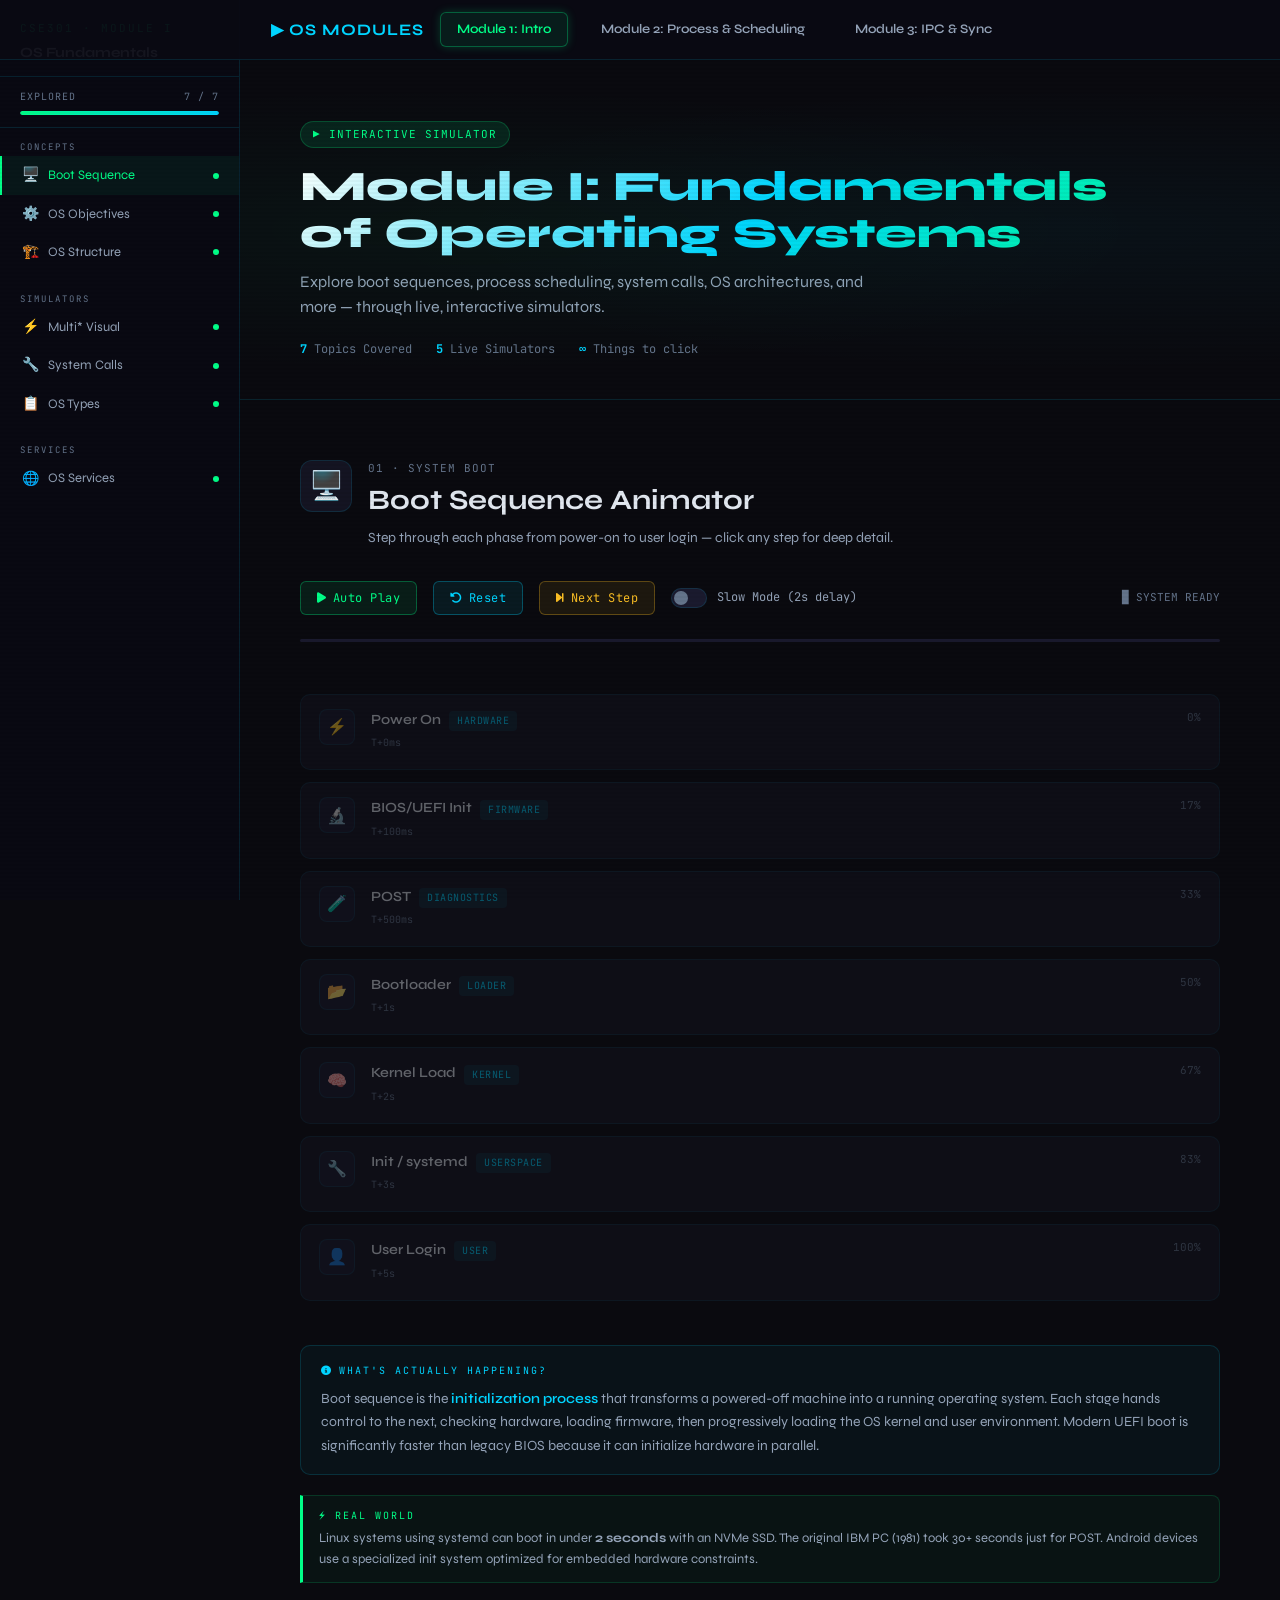
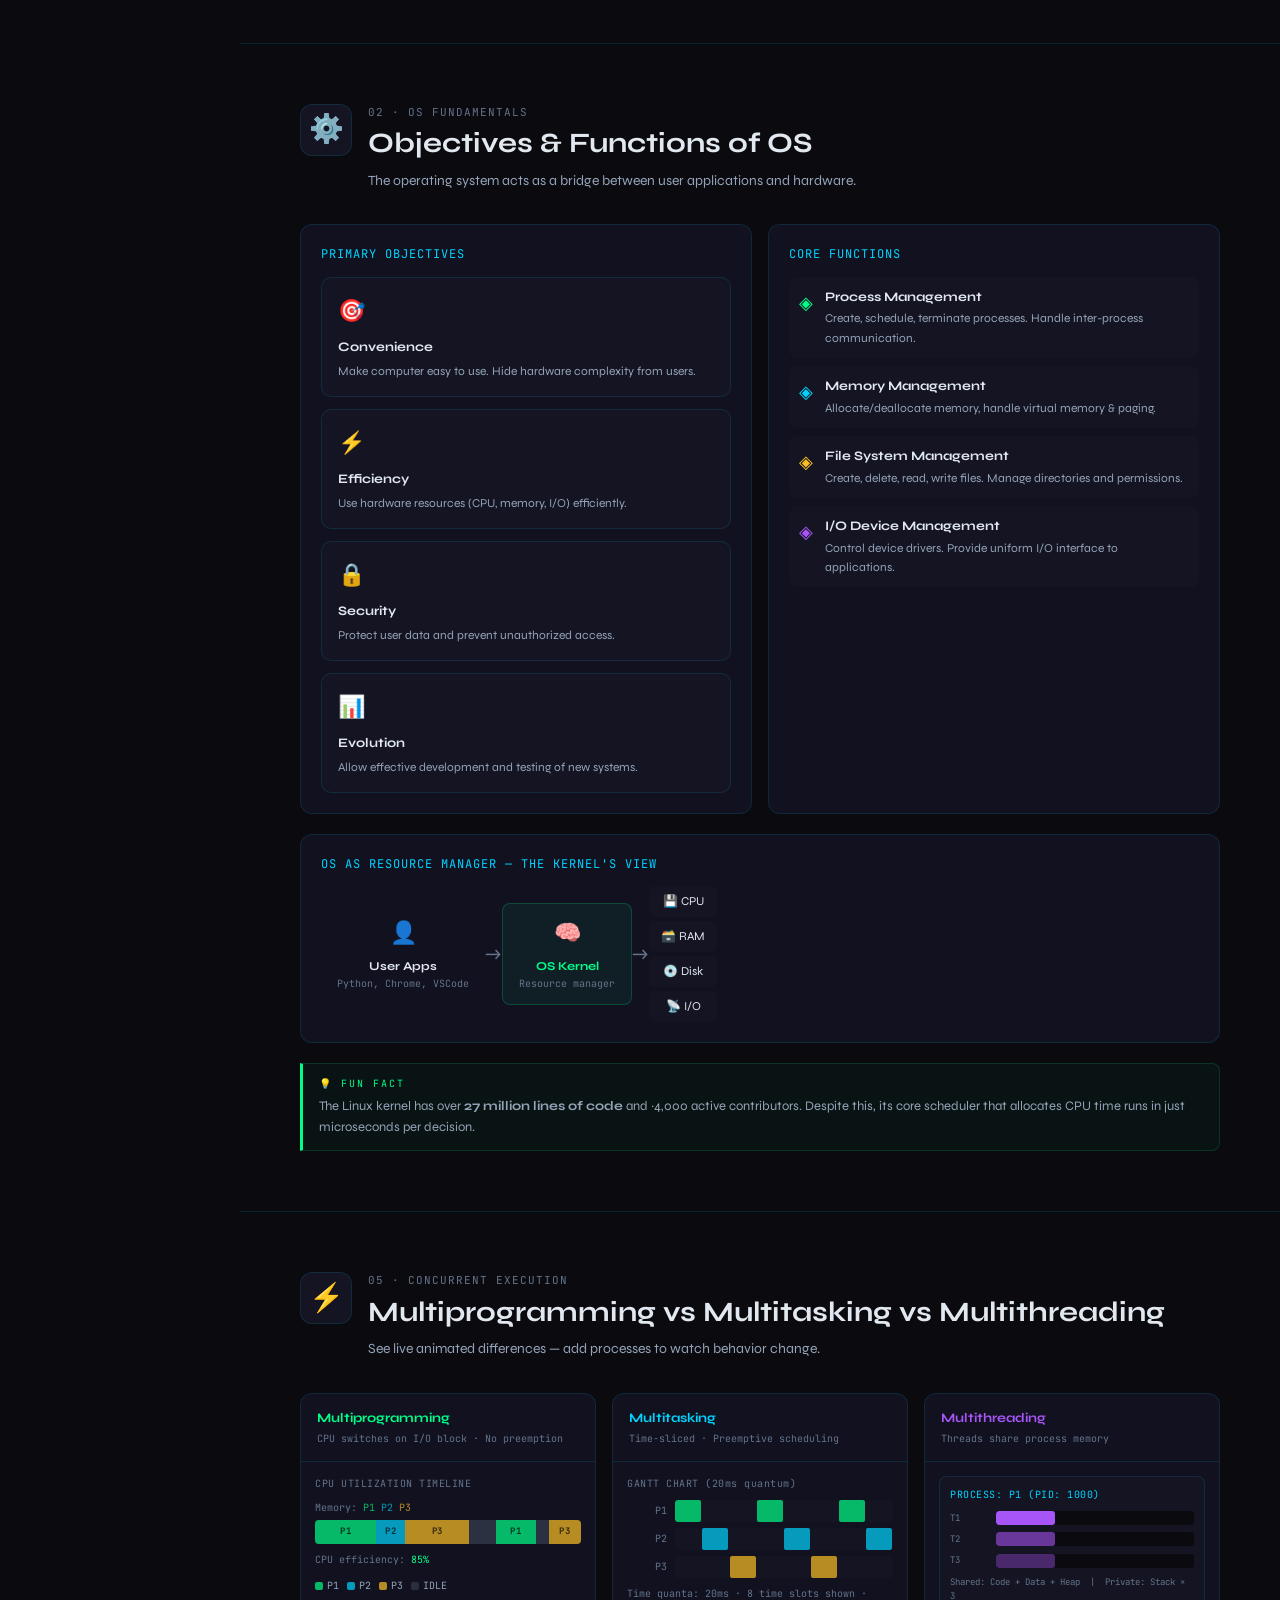
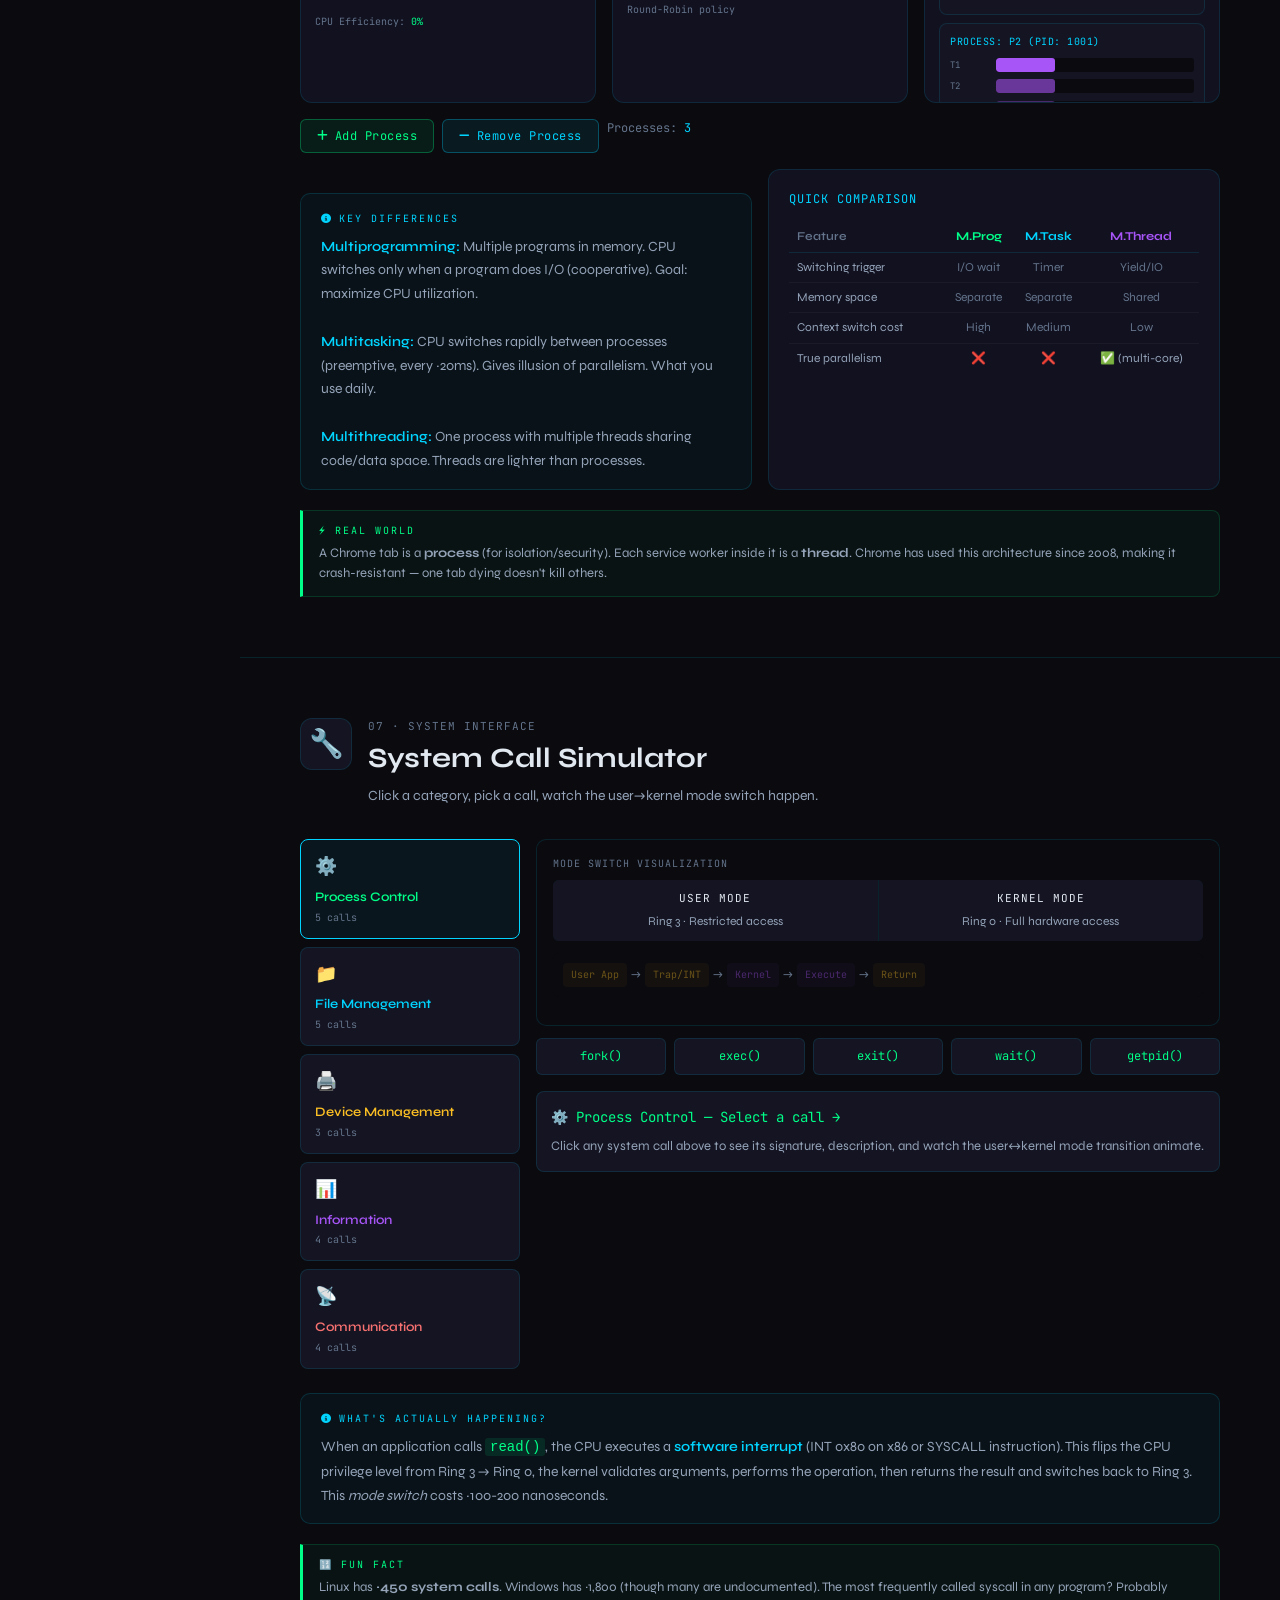
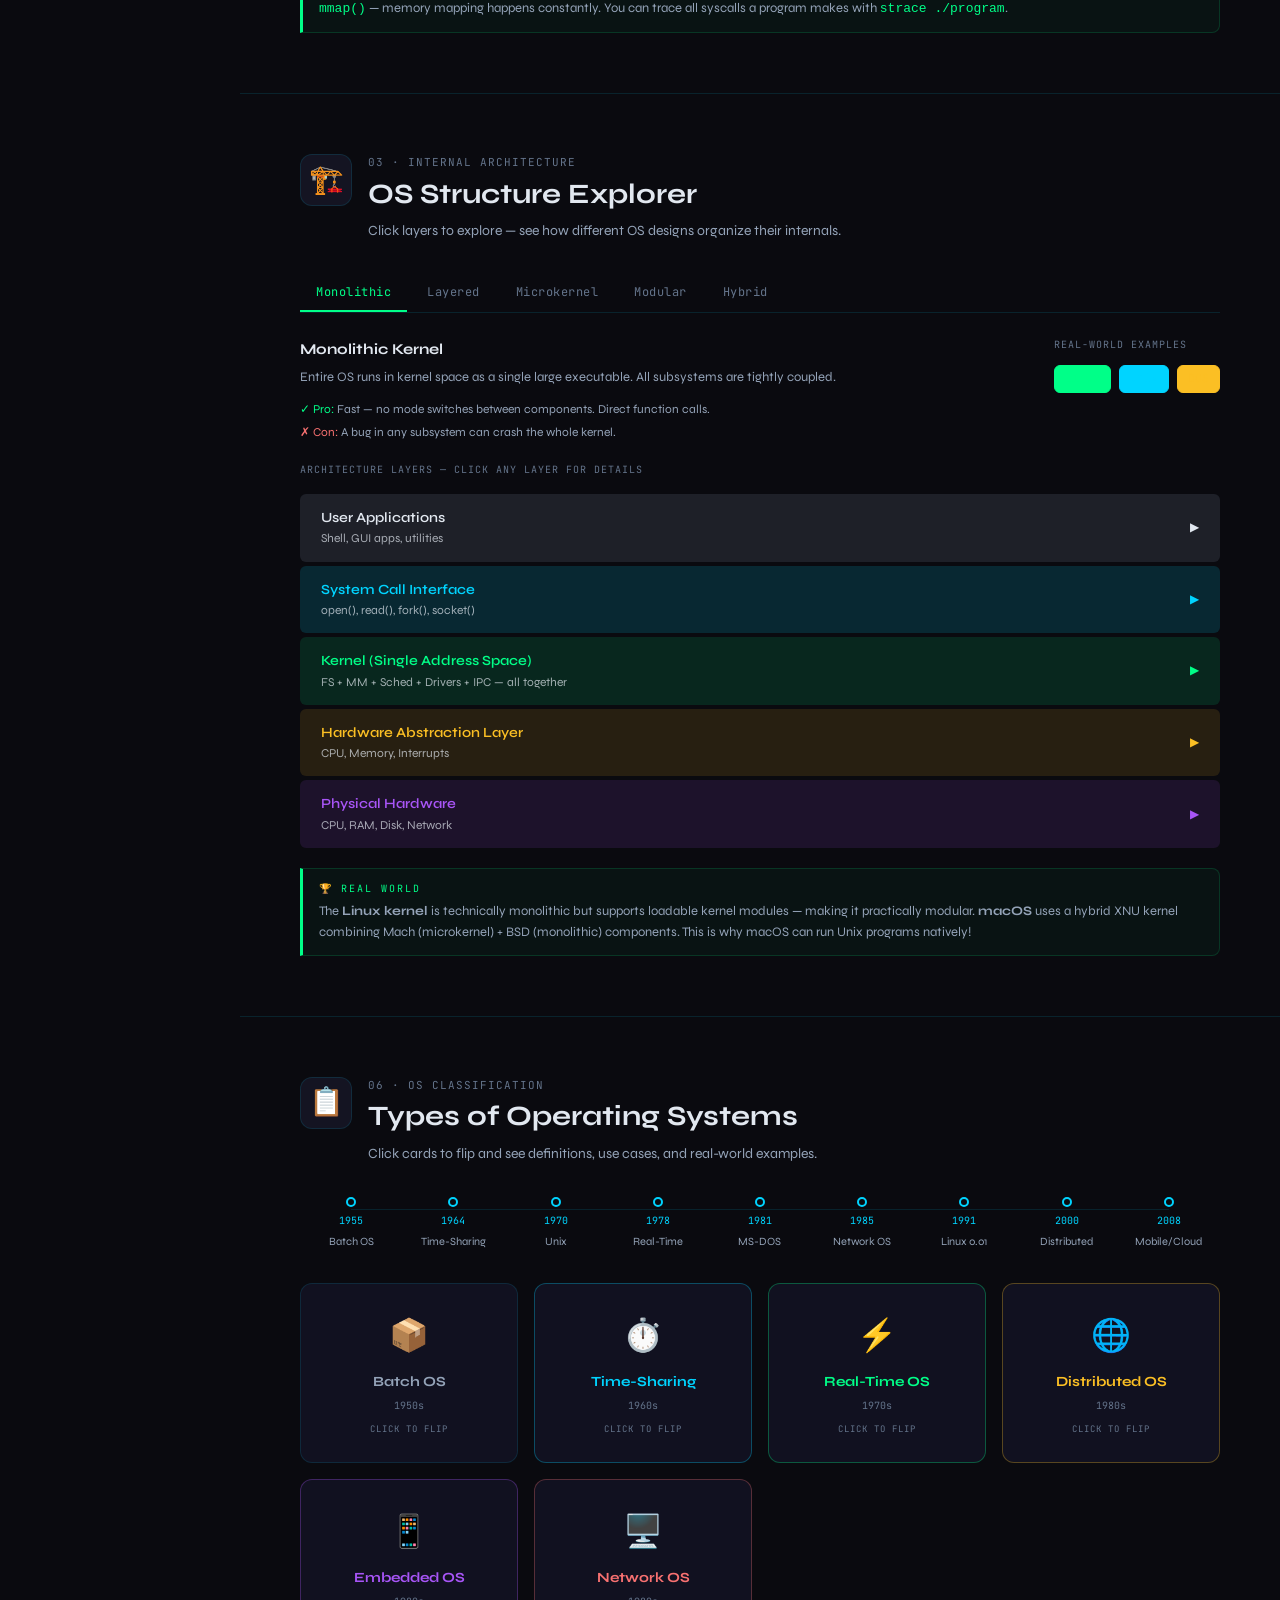
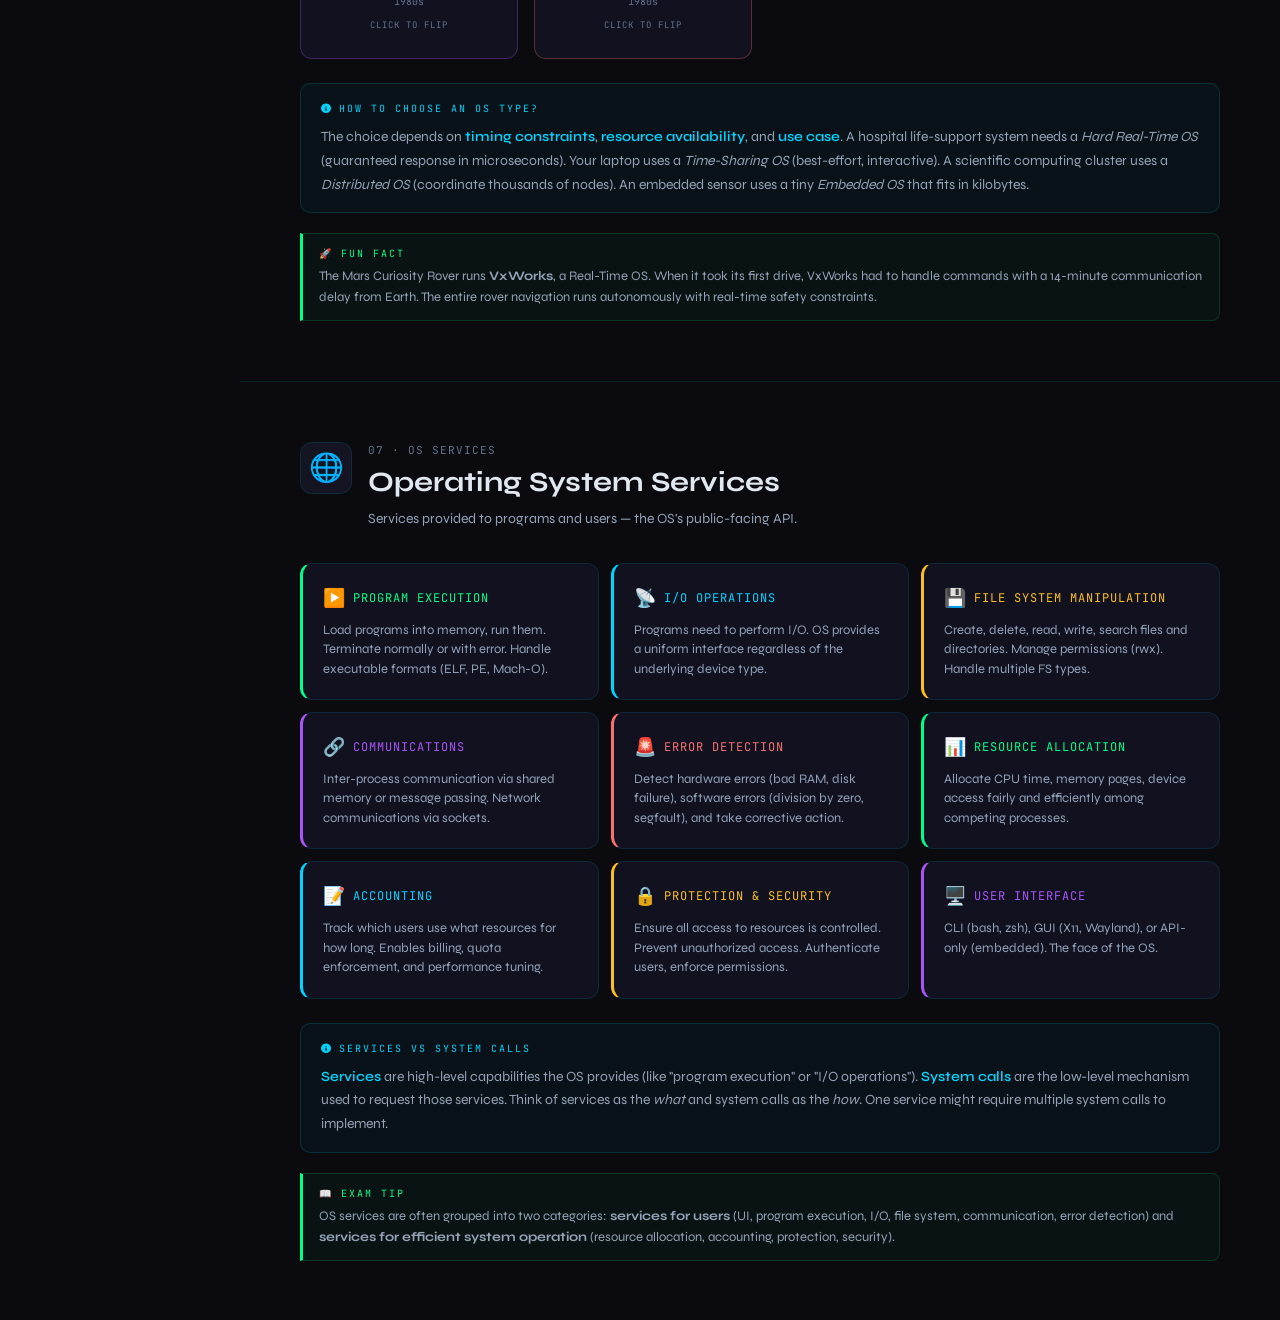
==== commit b63a93c8: "mobile view" ====
--- a/osmod1.html
+++ b/osmod1.html
@@ -1326,7 +1326,7 @@
 </head>
 <body>
   <!-- GLOBAL OS MODULES NAV BAR -->
-  <div style="background: rgba(10,10,20,0.95); border-bottom: 1px solid rgba(0,212,255,0.12); padding: 12px 20px; display: flex; gap: 16px; align-items: center; font-family: 'Syne', sans-serif; width: 100%; z-index: 10000; position: relative; box-sizing: border-box;">
+  <div style="background: rgba(10,10,20,0.95); border-bottom: 1px solid rgba(0,212,255,0.12); padding: 12px 20px; display: flex; gap: 16px; align-items: center; flex-wrap: wrap; justify-content: center; font-family: 'Syne', sans-serif; width: 100%; z-index: 10000; position: relative; box-sizing: border-box;">
     <span style="color: #00d4ff; font-weight: 700; font-size: 16px; letter-spacing: 1px;">▶ OS MODULES</span>
     <a href="osmod1.html" style="text-decoration: none; padding: 6px 16px; border-radius: 6px; font-size: 13px; font-weight: 600; color: #00ff88; background: rgba(0,255,136,0.08); border: 1px solid rgba(0,255,136,0.3); box-shadow: 0 0 10px rgba(0,255,136,0.2);">Module 1: Intro</a>
     <a href="osmod2.html" style="text-decoration: none; padding: 6px 16px; border-radius: 6px; font-size: 13px; font-weight: 600; color: #94a3b8; background: transparent; border: 1px solid transparent;">Module 2: Process & Scheduling</a>
